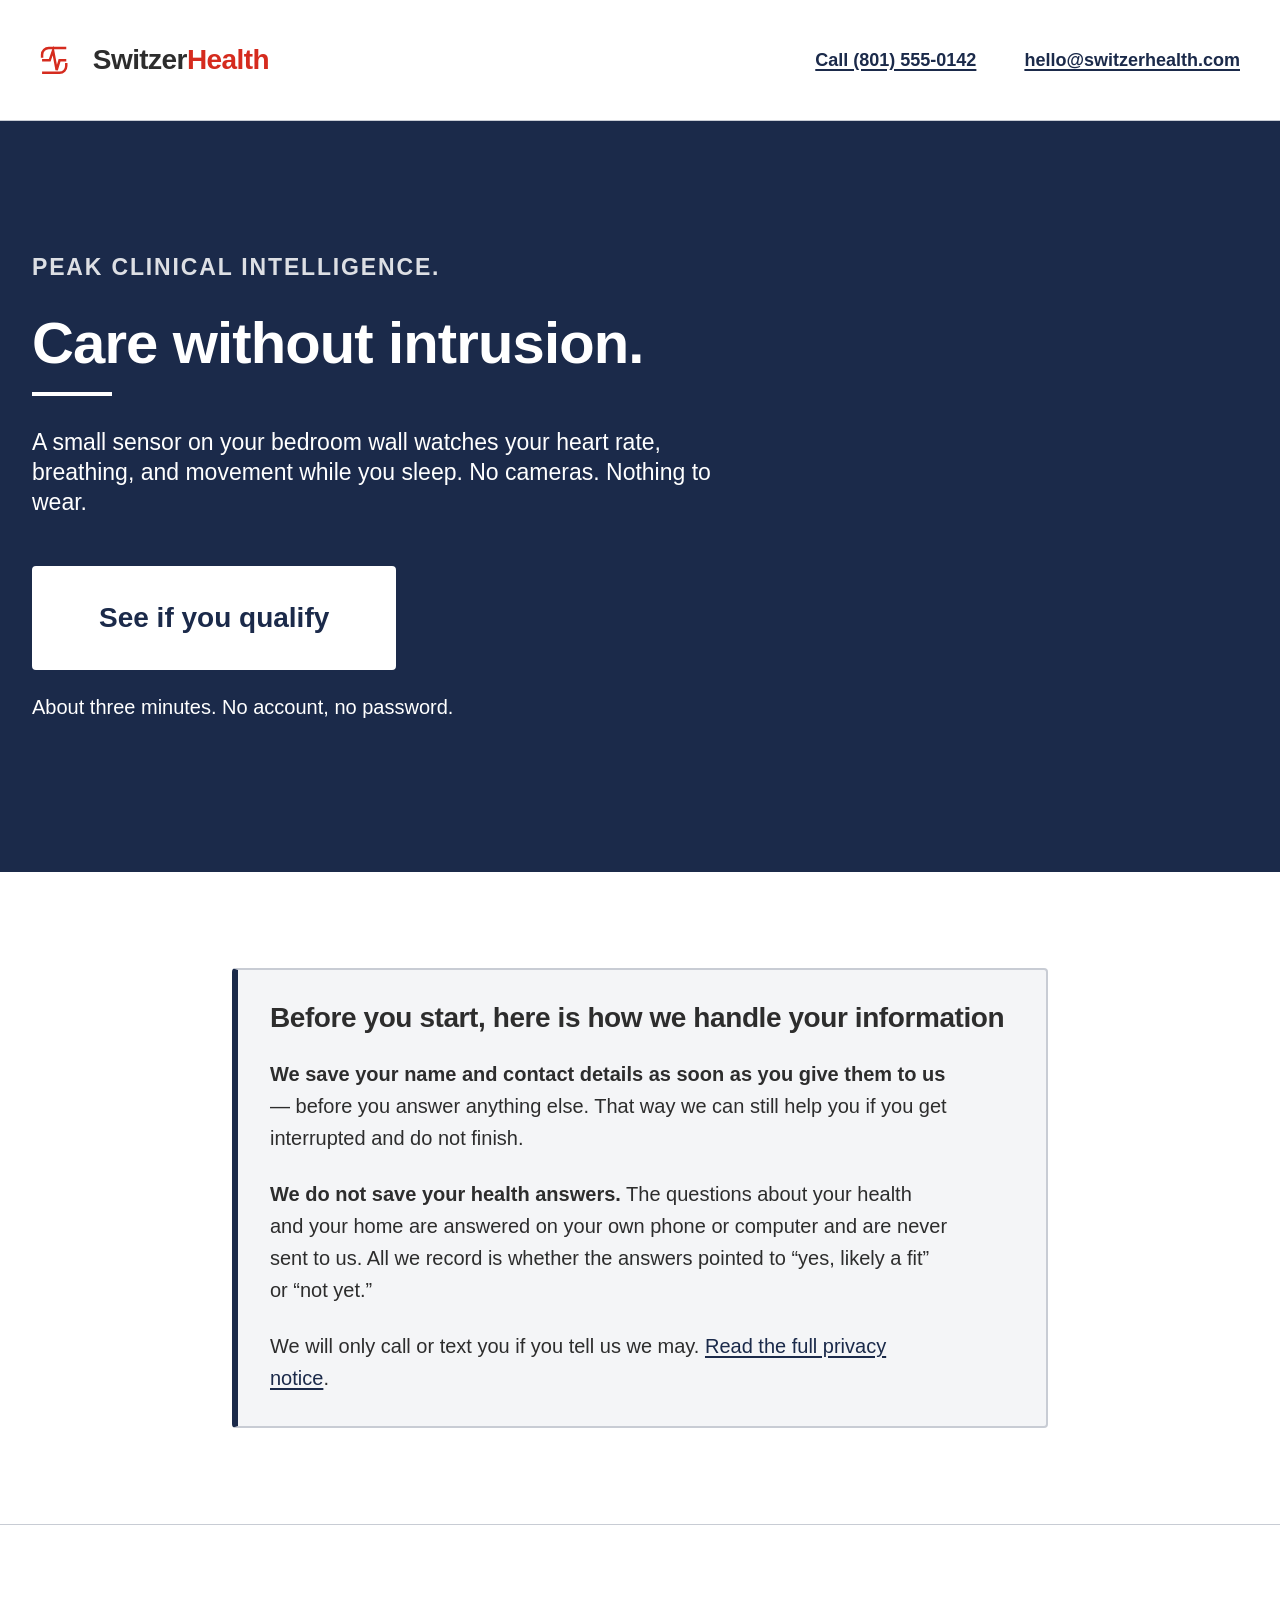
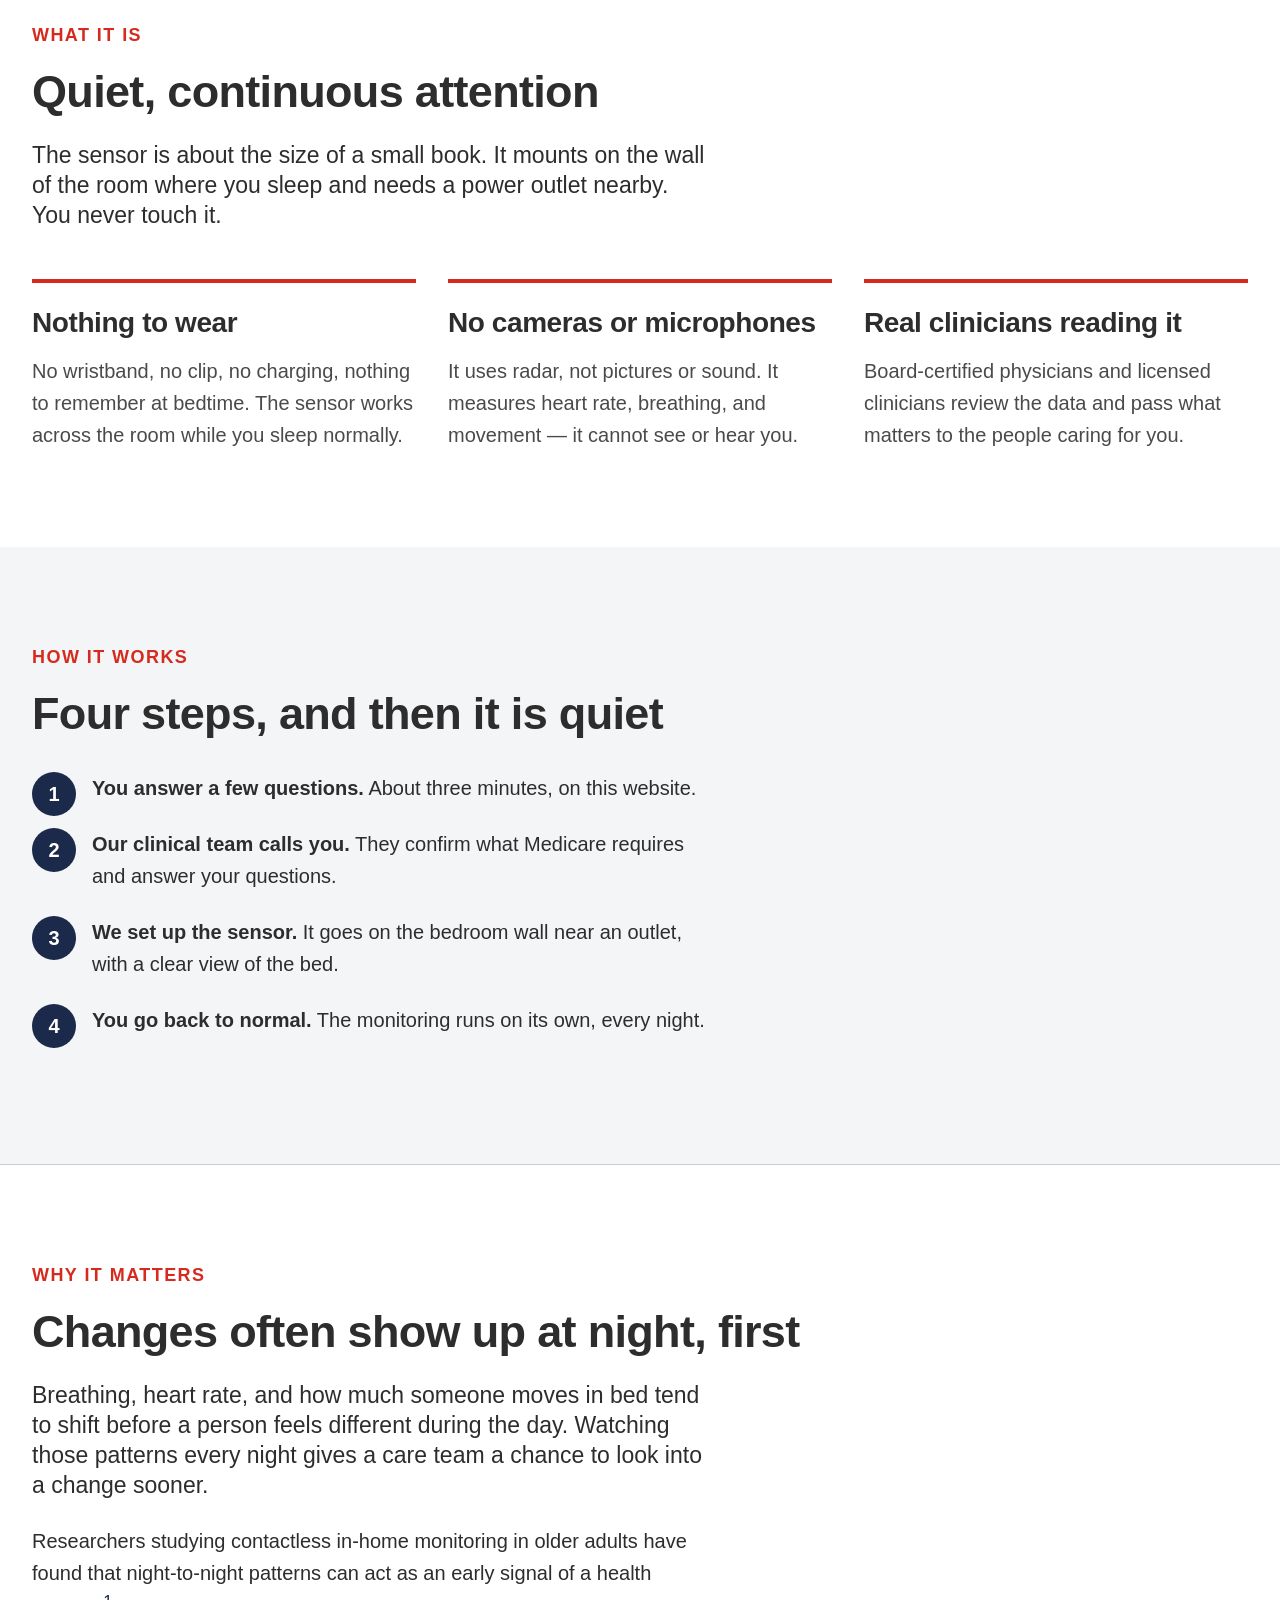
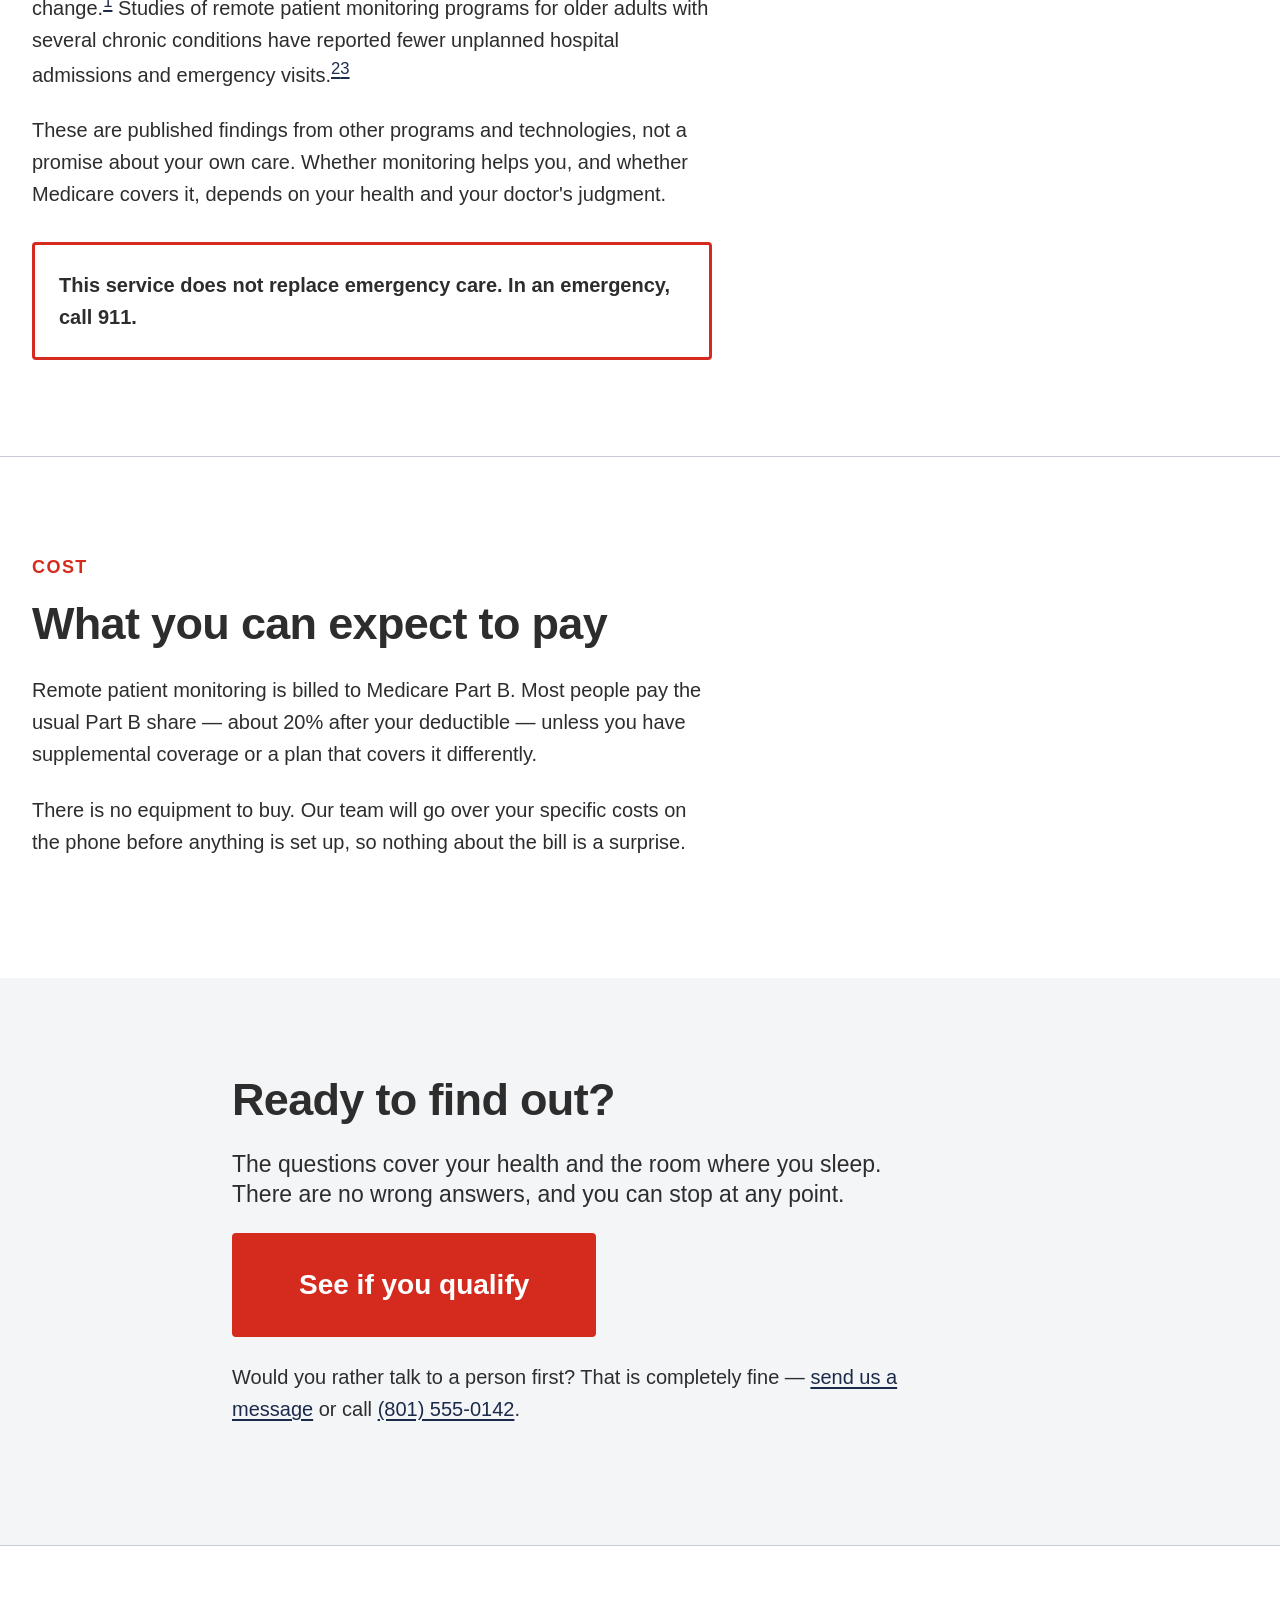
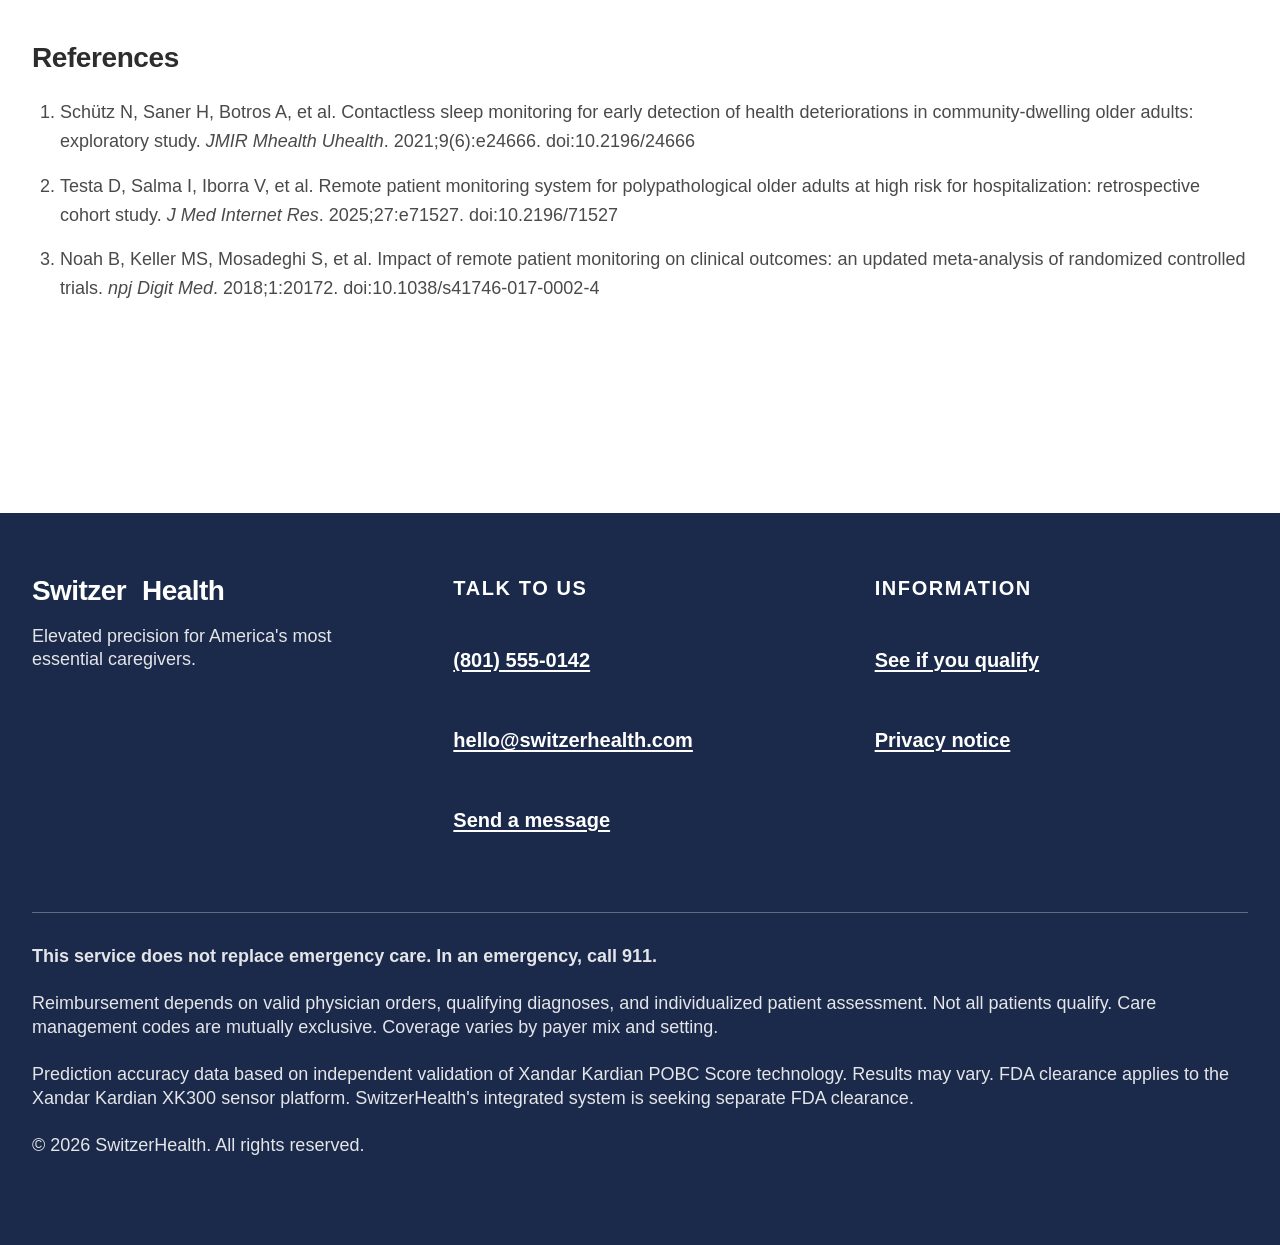
==== index.html @ b6259754 "Add SwitzerHealth RPM signup and eligibility flow Static signup site for consumer remote patient mon" ====
<!doctype html>
<html lang="en">
<head>
<meta charset="utf-8">
<meta name="viewport" content="width=device-width, initial-scale=1">
<title>Nighttime health monitoring at home | SwitzerHealth</title>
<meta name="description" content="Continuous, contactless vital sign monitoring at home. No cameras, no wearables, nothing to wear or remember. See if you qualify in about three minutes.">
<link rel="stylesheet" href="/assets/tokens.css">
<link rel="stylesheet" href="/assets/app.css">
<link rel="icon" href="/assets/logo-mark.svg" type="image/svg+xml">
</head>
<body>
<a class="skip-link" href="#main">Skip to main content</a>

<header class="site-header">
  <div class="container site-header__inner">
    <a class="wordmark" href="/">
      <svg class="wordmark__mark" style="color: var(--swh-red)" viewBox="0 0 400 400" aria-hidden="true" focusable="false">
        <g fill="none" stroke="currentColor" stroke-width="22">
          <path d="M 306 89 L 150 89 A 60 60 0 0 0 90 149 L 90 176"/>
          <path d="M 90 199 L 158 199 L 188 112 L 220 286 L 246 199 L 306 199"/>
          <path d="M 90 311 L 246 311 A 60 60 0 0 0 306 251 L 306 224"/>
        </g>
      </svg>
      <span><span class="wordmark__switzer">Switzer</span><span class="wordmark__health">Health</span></span>
    </a>
    <!-- TODO: confirm the real phone number and inbox before launch. -->
    <div class="site-header__contact">
      <a href="tel:+18015550142">Call (801) 555-0142</a>
      <a href="mailto:hello@switzerhealth.com">hello@switzerhealth.com</a>
    </div>
  </div>
</header>

<main id="main">

  <section class="hero on-dark">
    <div class="container">
      <p class="hero__essence">Peak clinical intelligence.</p>
      <h1>Care without intrusion.</h1>
      <hr class="hero__rule">
      <p class="hero__sub">
        A small sensor on your bedroom wall watches your heart rate, breathing, and
        movement while you sleep. No cameras. Nothing to wear.
      </p>
      <p style="margin-top: var(--sp-5)">
        <a class="btn btn--primary btn--lg" href="/flow.html" data-keep-query>See if you qualify</a>
      </p>
      <p class="hero__sub" style="font-size: var(--fs-base)">
        About three minutes. No account, no password.
      </p>
    </div>
  </section>

  <!-- The data notice appears before any field exists on the site, as promised
       to the reader on this page and honored by flow.js. -->
  <section class="section section--plain">
    <div class="container container--narrow">
      <div class="panel panel--notice">
        <h2 style="font-size: var(--fs-lg)">Before you start, here is how we handle your information</h2>
        <p>
          <strong>We save your name and contact details as soon as you give them to us</strong>
          &mdash; before you answer anything else. That way we can still help you if you
          get interrupted and do not finish.
        </p>
        <p>
          <strong>We do not save your health answers.</strong> The questions about your
          health and your home are answered on your own phone or computer and are never
          sent to us. All we record is whether the answers pointed to
          &ldquo;yes, likely a fit&rdquo; or &ldquo;not yet.&rdquo;
        </p>
        <p style="margin-bottom: 0">
          We will only call or text you if you tell us we may.
          <a href="/privacy.html">Read the full privacy notice</a>.
        </p>
      </div>
    </div>
  </section>

  <section class="section">
    <div class="container">
      <p class="section__eyebrow">What it is</p>
      <h2>Quiet, continuous attention</h2>
      <p class="lede measure">
        The sensor is about the size of a small book. It mounts on the wall of the room
        where you sleep and needs a power outlet nearby. You never touch it.
      </p>

      <div class="grid" style="margin-top: var(--sp-5)">
        <div class="benefit">
          <h3>Nothing to wear</h3>
          <p>
            No wristband, no clip, no charging, nothing to remember at bedtime.
            The sensor works across the room while you sleep normally.
          </p>
        </div>
        <div class="benefit">
          <h3>No cameras or microphones</h3>
          <p>
            It uses radar, not pictures or sound. It measures heart rate,
            breathing, and movement &mdash; it cannot see or hear you.
          </p>
        </div>
        <div class="benefit">
          <h3>Real clinicians reading it</h3>
          <p>
            Board-certified physicians and licensed clinicians review the data
            and pass what matters to the people caring for you.
          </p>
        </div>
      </div>
    </div>
  </section>

  <section class="section section--banded">
    <div class="container">
      <p class="section__eyebrow">How it works</p>
      <h2>Four steps, and then it is quiet</h2>
      <ol class="next-steps" style="margin-top: var(--sp-4)">
        <li><strong>You answer a few questions.</strong> About three minutes, on this website.</li>
        <li><strong>Our clinical team calls you.</strong> They confirm what Medicare requires and answer your questions.</li>
        <li><strong>We set up the sensor.</strong> It goes on the bedroom wall near an outlet, with a clear view of the bed.</li>
        <li><strong>You go back to normal.</strong> The monitoring runs on its own, every night.</li>
      </ol>
    </div>
  </section>

  <section class="section">
    <div class="container">
      <p class="section__eyebrow">Why it matters</p>
      <h2>Changes often show up at night, first</h2>
      <p class="lede measure">
        Breathing, heart rate, and how much someone moves in bed tend to shift before
        a person feels different during the day. Watching those patterns every night gives
        a care team a chance to look into a change sooner.
      </p>
      <p class="measure">
        Researchers studying contactless in-home monitoring in older adults have found that
        night-to-night patterns can act as an early signal of a health change.<sup><a href="#ref-1">1</a></sup>
        Studies of remote patient monitoring programs for older adults with several
        chronic conditions have reported fewer unplanned hospital admissions and
        emergency visits.<sup><a href="#ref-2">2</a></sup><sup><a href="#ref-3">3</a></sup>
      </p>
      <p class="measure">
        These are published findings from other programs and technologies, not a promise
        about your own care. Whether monitoring helps you, and whether Medicare covers it,
        depends on your health and your doctor's judgment.
      </p>

      <div class="emergency" style="margin-top: var(--sp-4)">
        This service does not replace emergency care. In an emergency, call 911.
      </div>
    </div>
  </section>

  <section class="section">
    <div class="container">
      <p class="section__eyebrow">Cost</p>
      <h2>What you can expect to pay</h2>
      <p class="measure">
        Remote patient monitoring is billed to Medicare Part B. Most people pay
        the usual Part B share &mdash; about 20% after your deductible &mdash; unless you have
        supplemental coverage or a plan that covers it differently.
      </p>
      <p class="measure">
        There is no equipment to buy. Our team will go over your specific costs on the
        phone before anything is set up, so nothing about the bill is a surprise.
      </p>
    </div>
  </section>

  <section class="section section--banded">
    <div class="container container--narrow">
      <h2>Ready to find out?</h2>
      <p class="lede">
        The questions cover your health and the room where you sleep.
        There are no wrong answers, and you can stop at any point.
      </p>
      <p>
        <a class="btn btn--primary btn--lg" href="/flow.html" data-keep-query>See if you qualify</a>
      </p>
      <p>
        Would you rather talk to a person first? That is completely fine &mdash;
        <a href="/contact.html">send us a message</a> or call
        <a href="tel:+18015550142">(801) 555-0142</a>.
      </p>
    </div>
  </section>

  <section class="section">
    <div class="container">
      <h2 style="font-size: var(--fs-lg)">References</h2>
      <!--
        VERIFY BEFORE LAUNCH: these citations and figures were gathered from
        bibliographic databases; confirm each number against the source PDF.
        The brand book's voice guidance is explicit: "Claims backed by data,
        never oversold."
      -->
      <div class="citations">
        <ol>
          <li id="ref-1">
            Sch&uuml;tz N, Saner H, Botros A, et al. Contactless sleep monitoring for early
            detection of health deteriorations in community-dwelling older adults:
            exploratory study. <em>JMIR Mhealth Uhealth</em>. 2021;9(6):e24666.
            doi:10.2196/24666
          </li>
          <li id="ref-2">
            Testa D, Salma I, Iborra V, et al. Remote patient monitoring system for
            polypathological older adults at high risk for hospitalization: retrospective
            cohort study. <em>J Med Internet Res</em>. 2025;27:e71527. doi:10.2196/71527
          </li>
          <li id="ref-3">
            Noah B, Keller MS, Mosadeghi S, et al. Impact of remote patient monitoring on
            clinical outcomes: an updated meta-analysis of randomized controlled trials.
            <em>npj Digit Med</em>. 2018;1:20172. doi:10.1038/s41746-017-0002-4
          </li>
        </ol>
      </div>
    </div>
  </section>

</main>

<footer class="site-footer">
  <div class="container">
    <div class="site-footer__grid">
      <div>
        <span class="wordmark on-dark" style="color: var(--swh-white)">
          <span class="wordmark__switzer">Switzer</span><span class="wordmark__health">Health</span>
        </span>
        <p class="disclaimer" style="margin-top: var(--sp-2)">
          Elevated precision for America's most essential caregivers.
        </p>
      </div>
      <div>
        <h3>Talk to us</h3>
        <ul>
          <li><a href="tel:+18015550142">(801) 555-0142</a></li>
          <li><a href="mailto:hello@switzerhealth.com">hello@switzerhealth.com</a></li>
          <li><a href="/contact.html">Send a message</a></li>
        </ul>
      </div>
      <div>
        <h3>Information</h3>
        <ul>
          <li><a href="/flow.html" data-keep-query>See if you qualify</a></li>
          <li><a href="/privacy.html">Privacy notice</a></li>
        </ul>
      </div>
    </div>

    <div class="site-footer__legal">
      <p class="disclaimer">
        <strong>This service does not replace emergency care. In an emergency, call 911.</strong>
      </p>
      <p class="disclaimer">
        Reimbursement depends on valid physician orders, qualifying diagnoses, and
        individualized patient assessment. Not all patients qualify. Care management codes
        are mutually exclusive. Coverage varies by payer mix and setting.
      </p>
      <p class="disclaimer">
        Prediction accuracy data based on independent validation of Xandar Kardian POBC
        Score technology. Results may vary. FDA clearance applies to the Xandar Kardian
        XK300 sensor platform. SwitzerHealth's integrated system is seeking separate FDA
        clearance.
      </p>
      <p class="disclaimer">&copy; 2026 SwitzerHealth. All rights reserved.</p>
    </div>
  </div>
</footer>

<script src="/assets/site.js"></script>
</body>
</html>
---- assets/tokens.css ----
/* ============================================================================
   SwitzerHealth — Brand Tokens
   Source: SwitzerHealth Brand Positioning System, Phase One (Marketing Dept.)

   THIS IS THE ONE FILE TO EDIT FOR STYLING. Every color, size, and spacing
   value in the site resolves back to a variable declared here.
   ========================================================================= */

:root {
  /* --- Brand palette (§1 Brand Visual Identity) --------------------------- */
  --swh-red: #d52b1e;        /* Swiss flag red, Pantone 485C. "Health", CTAs, accents */
  --swh-charcoal: #2d2d2d;   /* Body text, headings, "Switzer" in the wordmark */
  --swh-navy: #1b2a4a;       /* Hero backgrounds, section accents, dark UI surfaces */
  --swh-white: #ffffff;      /* Backgrounds, reversed text on dark surfaces */

  /* Derived neutrals. Kept dark enough to hold AAA contrast on white —
     do not lighten these without re-checking with a contrast tool. */
  --swh-ink: var(--swh-charcoal);
  --swh-ink-soft: #4a4a4a;   /* 8.9:1 on white — still AAA for body copy */
  --swh-rule: #c8ccd4;       /* Hairlines and card borders (non-text, 3:1 UI) */
  --swh-rule-strong: #8a9099;
  --swh-surface: #f4f5f7;    /* Section banding, selected-card wash */
  --swh-surface-warm: #fdf3f2; /* Faint red wash for the selected state */
  --swh-red-dark: #a81f16;   /* Hover/active on red. 7.0:1 white-on-this */
  --swh-navy-soft: #24365c;

  /* Semantic status colors. Chosen to hold >= 4.5:1 on white and to stay
     distinguishable without relying on hue alone (icons + text carry meaning). */
  --swh-go: #1c6b3f;
  --swh-go-wash: #eef6f1;
  --swh-review: #8a5a00;
  --swh-review-wash: #fdf5e6;

  /* --- Typography (§1: Helvetica preferred, Arial fallback) ---------------
     No webfont. Nothing to download, nothing to block first paint, and the
     brand's specified face is already present on virtually every device. */
  --font-sans: Helvetica, "Helvetica Neue", Arial, "Liberation Sans", sans-serif;

  /* Type scale. Base is 1rem = 20px (html is set to 125% below, which scales
     from the reader's own browser setting rather than overriding it). */
  --fs-sm: 0.9rem;    /* 18px — the floor. Nothing on this site goes smaller. */
  --fs-base: 1rem;    /* 20px */
  --fs-md: 1.15rem;   /* 23px */
  --fs-lg: 1.4rem;    /* 28px */
  --fs-xl: 1.75rem;   /* 35px */
  --fs-2xl: 2.25rem;  /* 45px */
  --fs-3xl: 2.9rem;   /* 58px */

  --lh-tight: 1.15;
  --lh-snug: 1.3;
  --lh-body: 1.6;     /* Generous leading — meaningfully easier for aging eyes */

  --fw-normal: 400;
  --fw-bold: 700;

  /* --- Spacing. 8px grid, per the Swiss grid discipline. ------------------ */
  --sp-1: 0.4rem;
  --sp-2: 0.8rem;
  --sp-3: 1.2rem;
  --sp-4: 1.6rem;
  --sp-5: 2.4rem;
  --sp-6: 3.2rem;
  --sp-7: 4.8rem;
  --sp-8: 6.4rem;

  /* --- Layout ------------------------------------------------------------ */
  --measure: 34rem;          /* ~65 characters. Line-length limit for body copy. */
  --container: 64rem;
  --container-narrow: 44rem;

  /* --- Controls ----------------------------------------------------------
     60px minimum tap target. This is the single most important number in the
     file for the intended audience and must not be reduced. */
  --tap-min: 3.6rem;
  --radius: 4px;             /* Swiss style is squared-off; keep this restrained. */
  --focus-width: 4px;

  --shadow-card: 0 1px 2px rgba(27, 42, 74, 0.08);
  --shadow-lift: 0 4px 12px rgba(27, 42, 74, 0.14);

  --transition: 120ms ease-out;
}

/* 125% of the reader's own base size. A reader who has already set their
   browser to large text gets large text scaled up again, which is the point. */
html {
  font-size: 125%;
}

/* Phones get a larger base still — the brief's "larger text on phone". */
@media (max-width: 40rem) {
  html {
    font-size: 137.5%; /* 22px at default browser settings */
  }

  :root {
    --fs-3xl: 2.1rem;
    --fs-2xl: 1.8rem;
    --fs-xl: 1.5rem;
  }
}

@media (prefers-reduced-motion: reduce) {
  :root {
    --transition: 0ms;
  }
}
---- assets/app.css ----
/* ============================================================================
   SwitzerHealth — Application styles

   Design philosophy: Swiss International Typographic Style (§1 of the brand
   book) — strict grid, generous whitespace, left-aligned text, a small number
   of type sizes, red used sparingly as an accent.

   Reconciled with the audience: the readers are largely 70+ and often on a
   phone. Swiss clarity and whitespace serve them well; Swiss taste for small,
   tight type does not, so the base size is deliberately large and the leading
   generous. Where the two disagree, legibility wins.

   CONTRAST RULES (computed, non-negotiable):
     charcoal on white ....... 13.8:1  AAA  <- default body text
     navy on white ........... 14.2:1  AAA
     white on navy ........... 14.2:1  AAA  <- hero
     white on Swiss Red ....... 5.0:1  AA / AAA-large only
     red on white ............. 5.0:1  large text and accents ONLY, never body
     red on navy .............. 2.8:1  FAILS — never do this
   ========================================================================= */

*,
*::before,
*::after {
  box-sizing: border-box;
}

/* The UA rule for [hidden] is `display: none` at the lowest specificity, so any
   class that sets `display` silently defeats it — which is how the result screen
   ended up still showing the Back/Next bar. Make the attribute authoritative. */
[hidden] {
  display: none !important;
}

body {
  margin: 0;
  background: var(--swh-white);
  color: var(--swh-ink);
  font-family: var(--font-sans);
  font-size: var(--fs-base);
  line-height: var(--lh-body);
  -webkit-text-size-adjust: 100%;
  text-rendering: optimizeLegibility;
  /* Long unbroken strings — email addresses above all — must wrap rather than
     push the page sideways on a narrow phone. */
  overflow-wrap: break-word;
}

img,
svg {
  max-width: 100%;
  height: auto;
}

/* --- Focus -----------------------------------------------------------------
   A single, loud, consistent focus treatment. Never remove it. */
:focus-visible {
  outline: var(--focus-width) solid var(--swh-red);
  outline-offset: 3px;
  border-radius: 2px;
}

/* --- Utilities ------------------------------------------------------------ */
.sr-only {
  position: absolute;
  width: 1px;
  height: 1px;
  padding: 0;
  margin: -1px;
  overflow: hidden;
  clip: rect(0 0 0 0);
  white-space: nowrap;
  border: 0;
}

.skip-link {
  position: absolute;
  left: var(--sp-2);
  top: -100vh;
  z-index: 100;
  padding: var(--sp-3) var(--sp-4);
  background: var(--swh-navy);
  color: var(--swh-white);
  font-weight: var(--fw-bold);
  text-decoration: none;
}

.skip-link:focus {
  top: var(--sp-2);
}

.container {
  width: 100%;
  max-width: var(--container);
  margin-inline: auto;
  padding-inline: var(--sp-4);
}

.container--narrow {
  max-width: var(--container-narrow);
}

.measure {
  max-width: var(--measure);
}

/* --- Typography ----------------------------------------------------------- */
h1,
h2,
h3 {
  margin: 0 0 var(--sp-3);
  font-weight: var(--fw-bold);
  line-height: var(--lh-tight);
  letter-spacing: -0.015em; /* Helvetica tightens well at display sizes */
  text-wrap: balance;
}

h1 {
  font-size: var(--fs-3xl);
}
h2 {
  font-size: var(--fs-2xl);
}
h3 {
  font-size: var(--fs-lg);
}

p,
li {
  margin: 0 0 var(--sp-3);
  max-width: var(--measure);
}

.lede {
  font-size: var(--fs-md);
  line-height: var(--lh-snug);
  color: var(--swh-ink);
}

a {
  color: var(--swh-navy);
  text-decoration-thickness: 2px;
  text-underline-offset: 3px;
}

a:hover {
  color: var(--swh-red-dark);
}

/* --- Wordmark --------------------------------------------------------------
   Live text, not an image. The wordmark IS Helvetica Bold with "Switzer" in
   charcoal and "Health" in Swiss Red, exactly as §1 specifies — so setting it
   as text is both more faithful and weightless. */
.wordmark {
  display: inline-flex;
  align-items: center;
  gap: var(--sp-2);
  font-weight: var(--fw-bold);
  font-size: var(--fs-lg);
  letter-spacing: -0.02em;
  line-height: 1;
  text-decoration: none;
  white-space: nowrap;
}

.wordmark__mark {
  width: 1.6em;
  height: 1.6em;
  flex: none;
}

.wordmark__switzer {
  color: var(--swh-charcoal);
}
.wordmark__health {
  color: var(--swh-red);
}

/* Reversed on dark surfaces: red on navy fails contrast (2.8:1), so the
   whole wordmark goes white when it sits on navy. */
.on-dark .wordmark__switzer,
.on-dark .wordmark__health {
  color: var(--swh-white);
}

/* --- Site header ---------------------------------------------------------- */
.site-header {
  border-bottom: 1px solid var(--swh-rule);
  background: var(--swh-white);
}

.site-header__inner {
  display: flex;
  flex-wrap: wrap;
  align-items: center;
  justify-content: space-between;
  gap: var(--sp-2) var(--sp-4);
  padding-block: var(--sp-3);
}

.site-header__contact {
  display: flex;
  flex-wrap: wrap;
  align-items: center;
  gap: var(--sp-2) var(--sp-4);
  font-size: var(--fs-sm);
}

.site-header__contact a {
  display: inline-flex;
  align-items: center;
  min-height: var(--tap-min);
  padding-inline: var(--sp-1);
  font-weight: var(--fw-bold);
  color: var(--swh-navy);
}

/* On a phone, two full-height contact rows push the hero and its call to
   action off the first screen. Keep the phone number — the one thing someone
   at a conference actually taps — and leave the email to the footer and the
   contact page, where it is still one tap away. */
@media (max-width: 40rem) {
  .site-header__contact a[href^="mailto"] {
    display: none;
  }

  .site-header__inner {
    padding-block: var(--sp-2);
  }

  .wordmark {
    font-size: var(--fs-md);
  }
}

/* --- Hero ----------------------------------------------------------------- */
.hero {
  background: var(--swh-navy);
  color: var(--swh-white);
  padding-block: var(--sp-8);
}

.hero h1 {
  margin-bottom: var(--sp-2);
}

/* Tier 1 brand essence. Per the Material Mapping Guide, the website hero
   carries this and nothing more: clean, short, above the fold. */
.hero__essence {
  font-size: var(--fs-md);
  font-weight: var(--fw-bold);
  letter-spacing: 0.08em;
  text-transform: uppercase;
  color: var(--swh-white);
  margin-bottom: var(--sp-3);
  opacity: 0.85;
}

.hero__sub {
  font-size: var(--fs-md);
  line-height: var(--lh-snug);
  color: var(--swh-white);
  max-width: var(--measure);
}

/* The one place red must never appear as text. A white rule stands in for
   the usual red accent rule. */
.hero__rule {
  width: 4rem;
  height: 4px;
  background: var(--swh-white);
  border: 0;
  margin: 0 0 var(--sp-4);
}

/* Must sit *after* the base .hero rules: media queries carry no extra
   specificity, so an earlier block would simply lose on source order.
   Buys back enough height to keep the call to action on the first screen. */
@media (max-width: 40rem) {
  .hero {
    padding-block: var(--sp-6);
  }

  .hero__essence {
    font-size: var(--fs-sm);
  }
}

/* --- Sections ------------------------------------------------------------- */
.section {
  padding-block: var(--sp-7);
  border-top: 1px solid var(--swh-rule);
}

.section--plain {
  border-top: 0;
}

.section--banded {
  background: var(--swh-surface);
  border-top: 0;
}

.section__eyebrow {
  font-size: var(--fs-sm);
  font-weight: var(--fw-bold);
  letter-spacing: 0.08em;
  text-transform: uppercase;
  color: var(--swh-red);        /* Large-ish, bold, non-body — 5.0:1 is fine here */
  margin-bottom: var(--sp-2);
}

/* --- Buttons ---------------------------------------------------------------
   Primary is white-on-red. That pairing is 5.0:1, which clears AAA only at
   large sizes, so the label size below is a contrast requirement, not a
   stylistic choice. Do not shrink it. */
.btn {
  display: inline-flex;
  align-items: center;
  justify-content: center;
  gap: var(--sp-2);
  min-height: var(--tap-min);
  padding: var(--sp-3) var(--sp-5);
  border: 3px solid transparent;
  border-radius: var(--radius);
  font-family: inherit;
  font-size: var(--fs-md);
  font-weight: var(--fw-bold);
  line-height: 1.2;
  text-align: center;
  text-decoration: none;
  cursor: pointer;
  transition: background-color var(--transition), border-color var(--transition);
}

.btn--primary {
  background: var(--swh-red);
  border-color: var(--swh-red);
  color: var(--swh-white);
}

.btn--primary:hover {
  background: var(--swh-red-dark);
  border-color: var(--swh-red-dark);
  color: var(--swh-white);
}

.btn--secondary {
  background: var(--swh-white);
  border-color: var(--swh-navy);
  color: var(--swh-navy);
}

.btn--secondary:hover {
  background: var(--swh-navy);
  color: var(--swh-white);
}

/* On navy, red would drop to 2.8:1. White-bordered ghost button instead. */
.on-dark .btn--primary {
  background: var(--swh-white);
  border-color: var(--swh-white);
  color: var(--swh-navy);
}

.on-dark .btn--primary:hover {
  background: var(--swh-surface);
  color: var(--swh-navy);
}

.on-dark :focus-visible {
  outline-color: var(--swh-white);
}

.btn--block {
  width: 100%;
}

.btn--lg {
  font-size: var(--fs-lg);
  padding: var(--sp-4) var(--sp-6);
}

/* --- Cards / panels ------------------------------------------------------- */
.panel {
  border: 2px solid var(--swh-rule);
  border-radius: var(--radius);
  padding: var(--sp-4);
  background: var(--swh-white);
}

.panel--notice {
  border-left: 6px solid var(--swh-navy);
  background: var(--swh-surface);
}

.panel--go {
  border-color: var(--swh-go);
  border-left-width: 6px;
  background: var(--swh-go-wash);
}

.panel--review {
  border-color: var(--swh-review);
  border-left-width: 6px;
  background: var(--swh-review-wash);
}

.panel > :last-child {
  margin-bottom: 0;
}

/* --- Benefit grid --------------------------------------------------------- */
/* min() keeps the track from demanding 16rem on a viewport narrower than that.
   A bare minmax(16rem, 1fr) overflows a 320px phone once the base font is 22px. */
.grid {
  display: grid;
  gap: var(--sp-4);
  grid-template-columns: repeat(auto-fit, minmax(min(16rem, 100%), 1fr));
}

.benefit {
  border-top: 4px solid var(--swh-red);
  padding-top: var(--sp-3);
}

.benefit h3 {
  margin-bottom: var(--sp-2);
}

.benefit p {
  margin-bottom: 0;
  color: var(--swh-ink-soft);
}

/* --- Forms ---------------------------------------------------------------- */
fieldset {
  margin: 0 0 var(--sp-5);
  padding: 0;
  border: 0;
  min-width: 0;
}

legend {
  display: block;
  width: 100%;
  padding: 0;
  margin-bottom: var(--sp-2);
  font-size: var(--fs-xl);
  font-weight: var(--fw-bold);
  line-height: var(--lh-tight);
  letter-spacing: -0.015em;
  color: var(--swh-ink);
  text-wrap: balance;
}

.field {
  margin-bottom: var(--sp-4);
  max-width: var(--measure);
}

.field__label {
  display: block;
  margin-bottom: var(--sp-1);
  font-size: var(--fs-base);
  font-weight: var(--fw-bold);
}

.field__hint {
  display: block;
  margin-bottom: var(--sp-2);
  font-size: var(--fs-sm);
  color: var(--swh-ink-soft);
}

.field input[type="text"],
.field input[type="email"],
.field input[type="tel"],
.field select,
.field textarea {
  width: 100%;
  min-height: var(--tap-min);
  padding: var(--sp-2) var(--sp-3);
  border: 2px solid var(--swh-rule-strong);
  border-radius: var(--radius);
  background: var(--swh-white);
  color: var(--swh-ink);
  font-family: inherit;
  font-size: var(--fs-md); /* >=16px prevents iOS zoom-on-focus */
  line-height: 1.4;
}

.field textarea {
  min-height: 8rem;
  resize: vertical;
}

.field input:focus,
.field select:focus,
.field textarea:focus {
  border-color: var(--swh-navy);
}

/* --- Choice cards ----------------------------------------------------------
   Answers are full-width tappable cards, not small radio circles. The entire
   card is the hit area. The native input stays in the DOM and stays focusable
   (clipped, never display:none) so screen readers and keyboards behave
   exactly as they would with a plain radio group. */
.choices {
  display: grid;
  gap: var(--sp-2);
  max-width: var(--measure);
}

.choice {
  position: relative;
  display: flex;
  align-items: center;
  gap: var(--sp-3);
  min-height: var(--tap-min);
  padding: var(--sp-3);
  border: 2px solid var(--swh-rule-strong);
  border-radius: var(--radius);
  background: var(--swh-white);
  font-size: var(--fs-md);
  line-height: var(--lh-snug);
  cursor: pointer;
  transition: border-color var(--transition), background-color var(--transition);
}

.choice:hover {
  border-color: var(--swh-navy);
  background: var(--swh-surface);
}

.choice input {
  position: absolute;
  opacity: 0;
  width: 1px;
  height: 1px;
  margin: 0;
}

.choice__box {
  flex: none;
  width: 1.6rem;
  height: 1.6rem;
  border: 3px solid var(--swh-rule-strong);
  background: var(--swh-white);
}

.choice input[type="radio"] ~ .choice__box {
  border-radius: 50%;
}

.choice__label {
  font-weight: var(--fw-bold);
}

.choice__note {
  display: block;
  font-size: var(--fs-sm);
  font-weight: var(--fw-normal);
  color: var(--swh-ink-soft);
  margin-top: 2px;
}

/* Selected state carries a border weight change, a background wash, AND a
   filled control — three signals, so it never depends on color alone. */
.choice:has(input:checked) {
  border-color: var(--swh-red);
  background: var(--swh-surface-warm);
}

.choice:has(input:checked) .choice__box {
  border-color: var(--swh-red);
  background: var(--swh-red);
  box-shadow: inset 0 0 0 4px var(--swh-white);
}

.choice:has(input:focus-visible) {
  outline: var(--focus-width) solid var(--swh-red);
  outline-offset: 3px;
}

/* Checkbox consent rows sit outside the card pattern but keep the tap size. */
.consent {
  display: flex;
  align-items: flex-start;
  gap: var(--sp-3);
  padding: var(--sp-3);
  margin-bottom: var(--sp-3);
  border: 2px solid var(--swh-rule-strong);
  border-radius: var(--radius);
  max-width: var(--measure);
  cursor: pointer;
}

.consent:has(input:checked) {
  border-color: var(--swh-red);
  background: var(--swh-surface-warm);
}

.consent:has(input:focus-visible) {
  outline: var(--focus-width) solid var(--swh-red);
  outline-offset: 3px;
}

.consent input {
  flex: none;
  width: 1.8rem;
  height: 1.8rem;
  margin: 0.15rem 0 0;
  accent-color: var(--swh-red);
}

.consent span {
  font-size: var(--fs-base);
  line-height: var(--lh-snug);
}

.consent__required {
  font-weight: var(--fw-bold);
}

/* --- Errors ----------------------------------------------------------------
   Never color-only: the error carries a bold "!" glyph, a heavy left rule,
   and plain-language text. */
.error {
  display: flex;
  gap: var(--sp-2);
  align-items: flex-start;
  margin-bottom: var(--sp-3);
  padding: var(--sp-3);
  border: 2px solid var(--swh-red);
  border-left-width: 6px;
  border-radius: var(--radius);
  background: var(--swh-surface-warm);
  color: var(--swh-ink);
  font-size: var(--fs-base);
  max-width: var(--measure);
}

.error::before {
  content: "!";
  flex: none;
  display: flex;
  align-items: center;
  justify-content: center;
  width: 1.6rem;
  height: 1.6rem;
  border-radius: 50%;
  background: var(--swh-red);
  color: var(--swh-white);
  font-weight: var(--fw-bold);
  line-height: 1;
}

.field--invalid input,
.field--invalid select {
  border-color: var(--swh-red);
  border-width: 3px;
}

/* --- Flow chrome ---------------------------------------------------------- */
.flow {
  padding-block: var(--sp-5) var(--sp-8);
}

/* Progress is stated in words. A bar alone is not readable to everyone. */
.progress {
  margin-bottom: var(--sp-4);
  padding-bottom: var(--sp-3);
  border-bottom: 1px solid var(--swh-rule);
}

.progress__text {
  font-size: var(--fs-sm);
  font-weight: var(--fw-bold);
  letter-spacing: 0.04em;
  text-transform: uppercase;
  color: var(--swh-ink-soft);
  margin-bottom: var(--sp-2);
}

.progress__track {
  height: 8px;
  background: var(--swh-rule);
  border-radius: 4px;
  overflow: hidden;
}

.progress__fill {
  height: 100%;
  background: var(--swh-red);
  transition: width var(--transition);
}

.step__help {
  font-size: var(--fs-base);
  color: var(--swh-ink-soft);
  margin-bottom: var(--sp-4);
  max-width: var(--measure);
}

/* Back sits left, Next sits right, both always visible, both full tap size.
   On phones they stack with Next on top — the primary action stays under the
   thumb and above the fold. */
.flow__nav {
  display: flex;
  /* wrap-reverse keeps Next on the upper line once they stack, so the primary
     action stays nearest the thumb. Wrapping is load-bearing, not decorative:
     media queries resolve `rem` against the *initial* root size, so they do not
     fire when a reader zooms text to 200%. Wrapping handles that case. */
  flex-wrap: wrap-reverse;
  gap: var(--sp-3);
  align-items: center;
  margin-top: var(--sp-5);
  padding-top: var(--sp-4);
  border-top: 1px solid var(--swh-rule);
  max-width: var(--measure);
}

.flow__nav .btn {
  flex: 1 1 10rem;
  min-width: 0;
  max-width: 100%;
}

@media (max-width: 30rem) {
  .flow__nav {
    flex-direction: column-reverse;
    flex-wrap: nowrap;
  }

  /* Reset the flex shorthand: the main axis is now vertical, so the 10rem
     basis inherited from the row layout would become a 10rem button *height*. */
  .flow__nav .btn {
    flex: 0 0 auto;
    width: 100%;
  }
}

/* --- Result --------------------------------------------------------------- */
.result__headline {
  font-size: var(--fs-2xl);
  margin-bottom: var(--sp-3);
}

.next-steps {
  counter-reset: step;
  list-style: none;
  padding: 0;
  margin: 0 0 var(--sp-4);
  max-width: var(--measure);
}

.next-steps li {
  counter-increment: step;
  position: relative;
  padding-left: 3rem;
  margin-bottom: var(--sp-3);
}

.next-steps li::before {
  content: counter(step);
  position: absolute;
  left: 0;
  top: 0;
  display: flex;
  align-items: center;
  justify-content: center;
  width: 2.2rem;
  height: 2.2rem;
  border-radius: 50%;
  background: var(--swh-navy);
  color: var(--swh-white);
  font-weight: var(--fw-bold);
  font-size: var(--fs-base);
  line-height: 1;
}

/* --- Citations and disclaimers -------------------------------------------- */
.citations {
  font-size: var(--fs-sm);
  color: var(--swh-ink-soft);
}

.citations ol {
  padding-left: 1.4rem;
}

.citations li {
  margin-bottom: var(--sp-2);
  max-width: none;
}

.disclaimer {
  font-size: var(--fs-sm);
  line-height: var(--lh-snug);
  color: var(--swh-ink-soft);
  max-width: none;
}

.emergency {
  border: 3px solid var(--swh-red);
  border-radius: var(--radius);
  padding: var(--sp-3);
  font-weight: var(--fw-bold);
  font-size: var(--fs-base);
  max-width: var(--measure);
}

/* --- Footer --------------------------------------------------------------- */
.site-footer {
  margin-top: var(--sp-7);
  padding-block: var(--sp-6);
  background: var(--swh-navy);
  color: var(--swh-white);
}

.site-footer a {
  color: var(--swh-white);
  font-weight: var(--fw-bold);
}

.site-footer .disclaimer {
  color: rgba(255, 255, 255, 0.88);
}

.site-footer__grid {
  display: grid;
  gap: var(--sp-5);
  grid-template-columns: repeat(auto-fit, minmax(min(15rem, 100%), 1fr));
  margin-bottom: var(--sp-5);
}

.site-footer h3 {
  font-size: var(--fs-base);
  text-transform: uppercase;
  letter-spacing: 0.08em;
}

.site-footer ul {
  list-style: none;
  padding: 0;
  margin: 0;
}

.site-footer li {
  margin-bottom: var(--sp-1);
}

.site-footer li a {
  display: inline-flex;
  align-items: center;
  min-height: var(--tap-min);
}

.site-footer__legal {
  padding-top: var(--sp-4);
  border-top: 1px solid rgba(255, 255, 255, 0.3);
}

.site-footer__legal p {
  max-width: none;
}

/* --- Print ---------------------------------------------------------------- */
@media print {
  .site-header__contact,
  .flow__nav,
  .skip-link {
    display: none;
  }

  body {
    font-size: 12pt;
  }
}
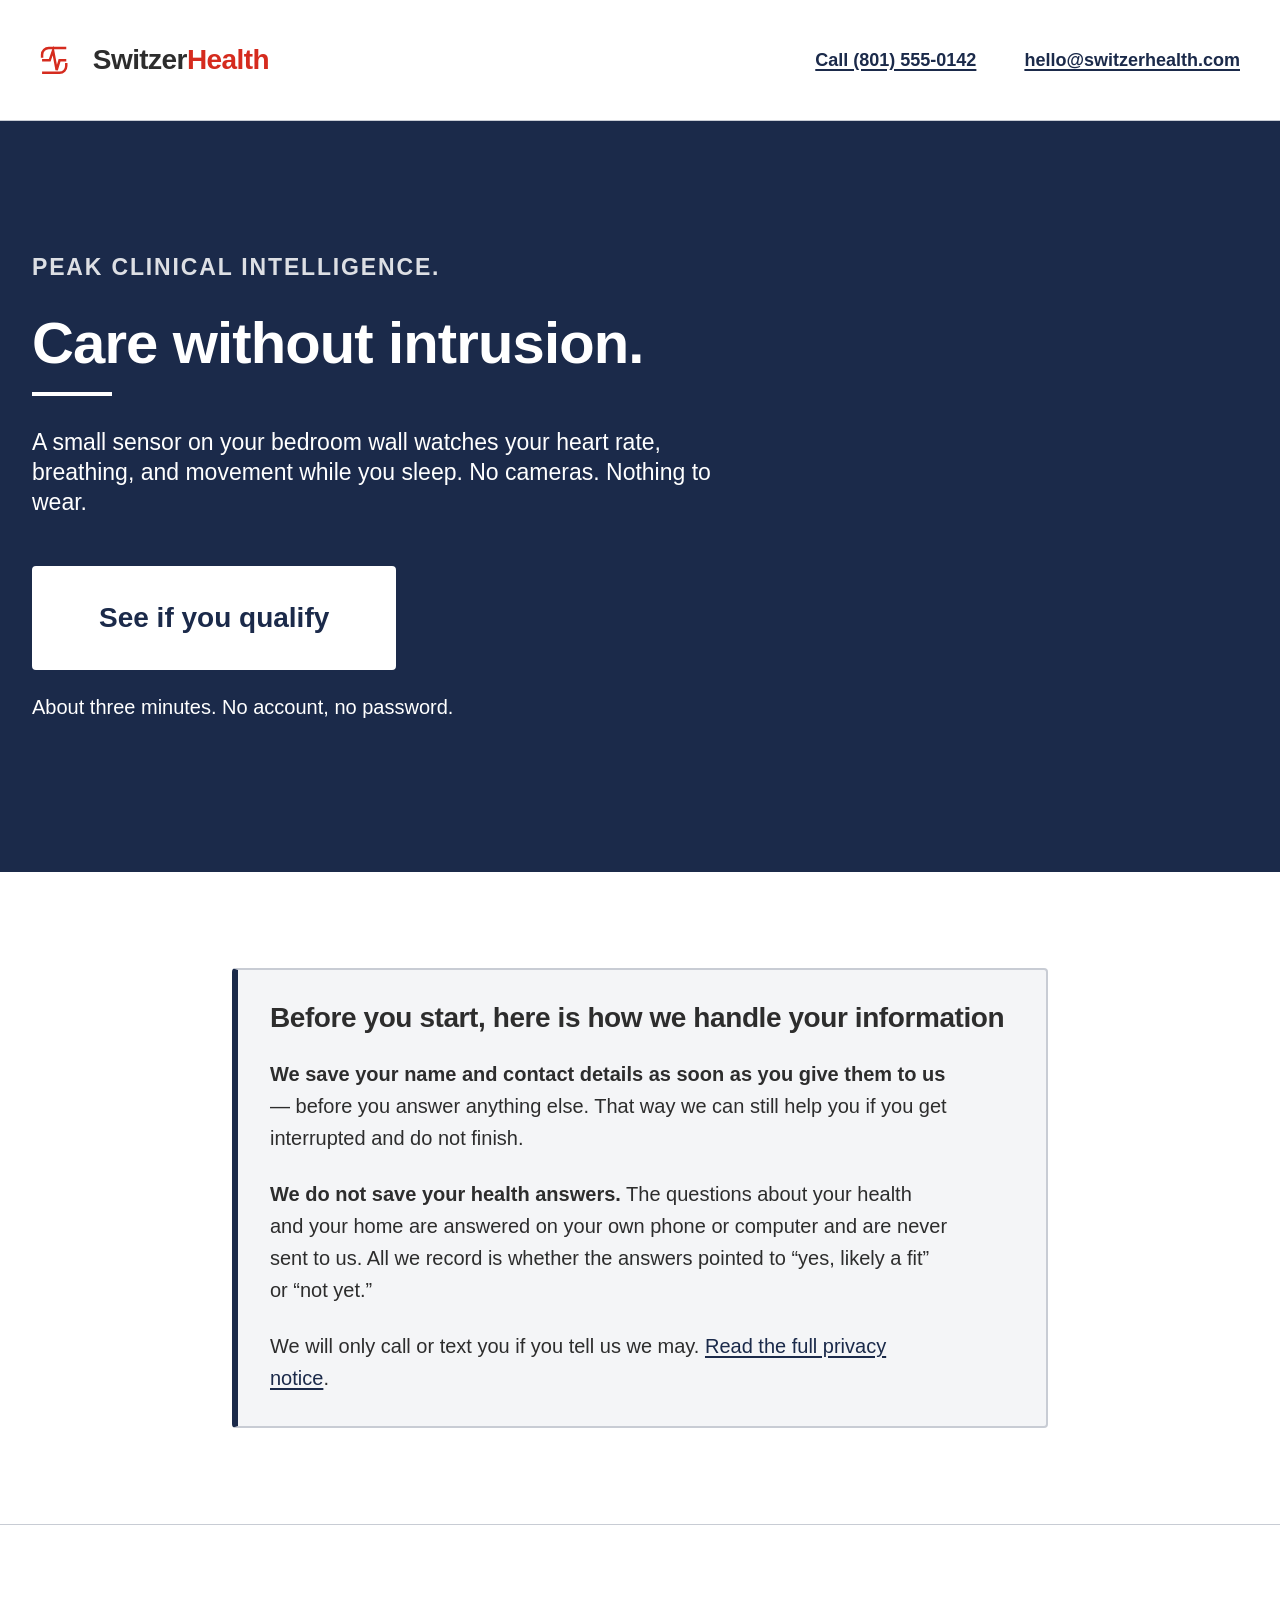
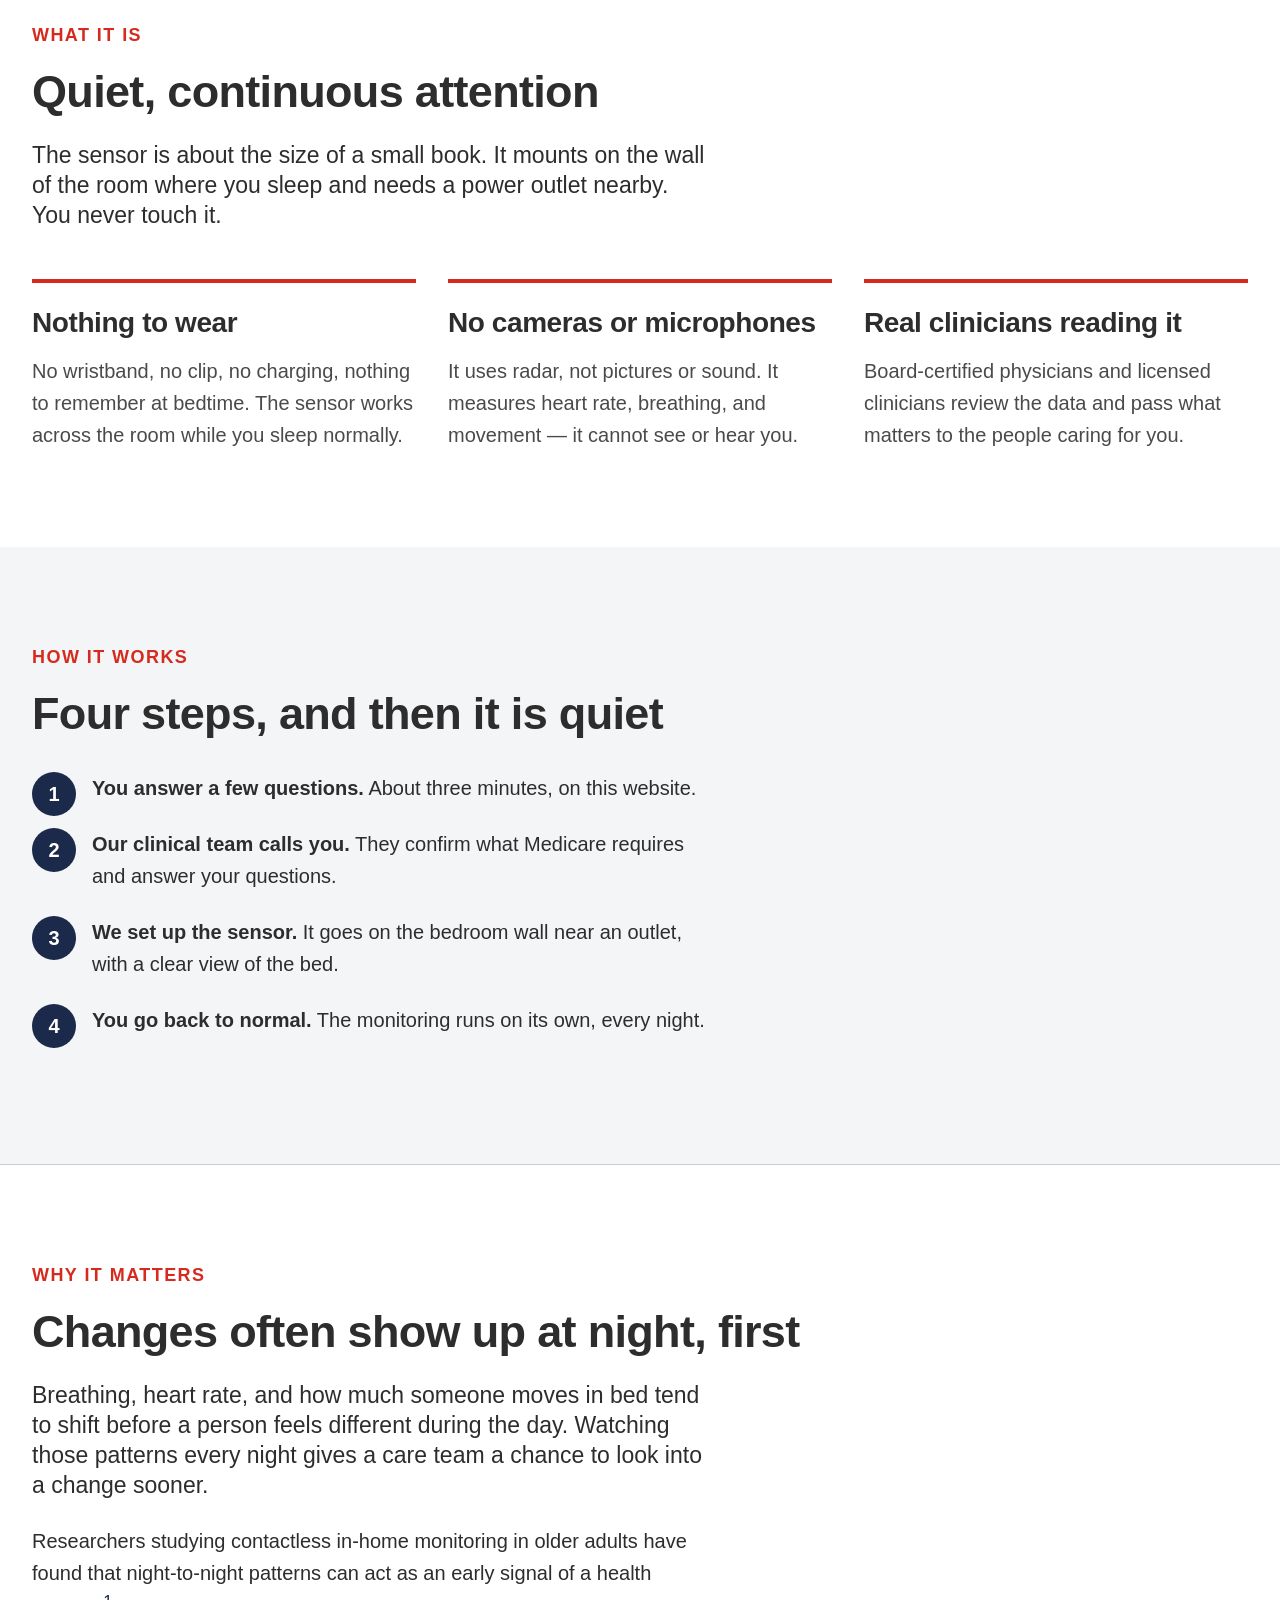
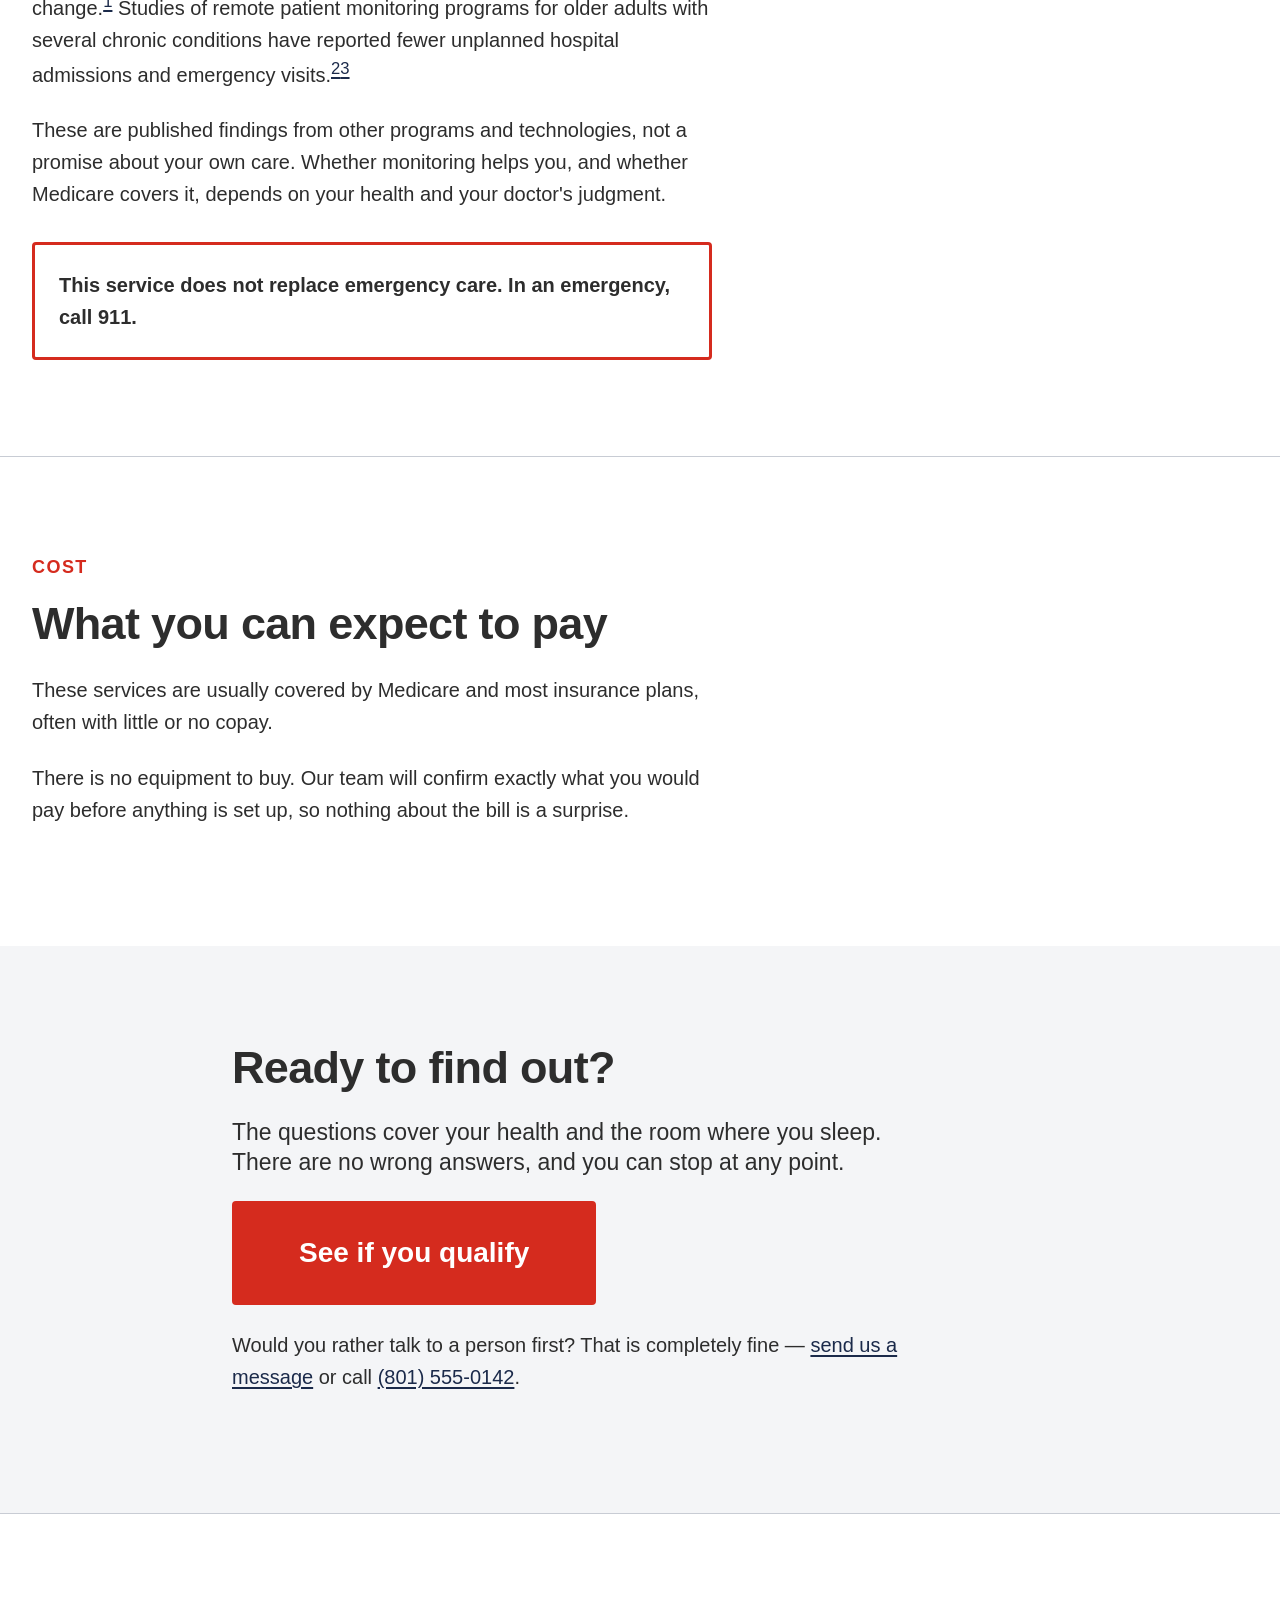
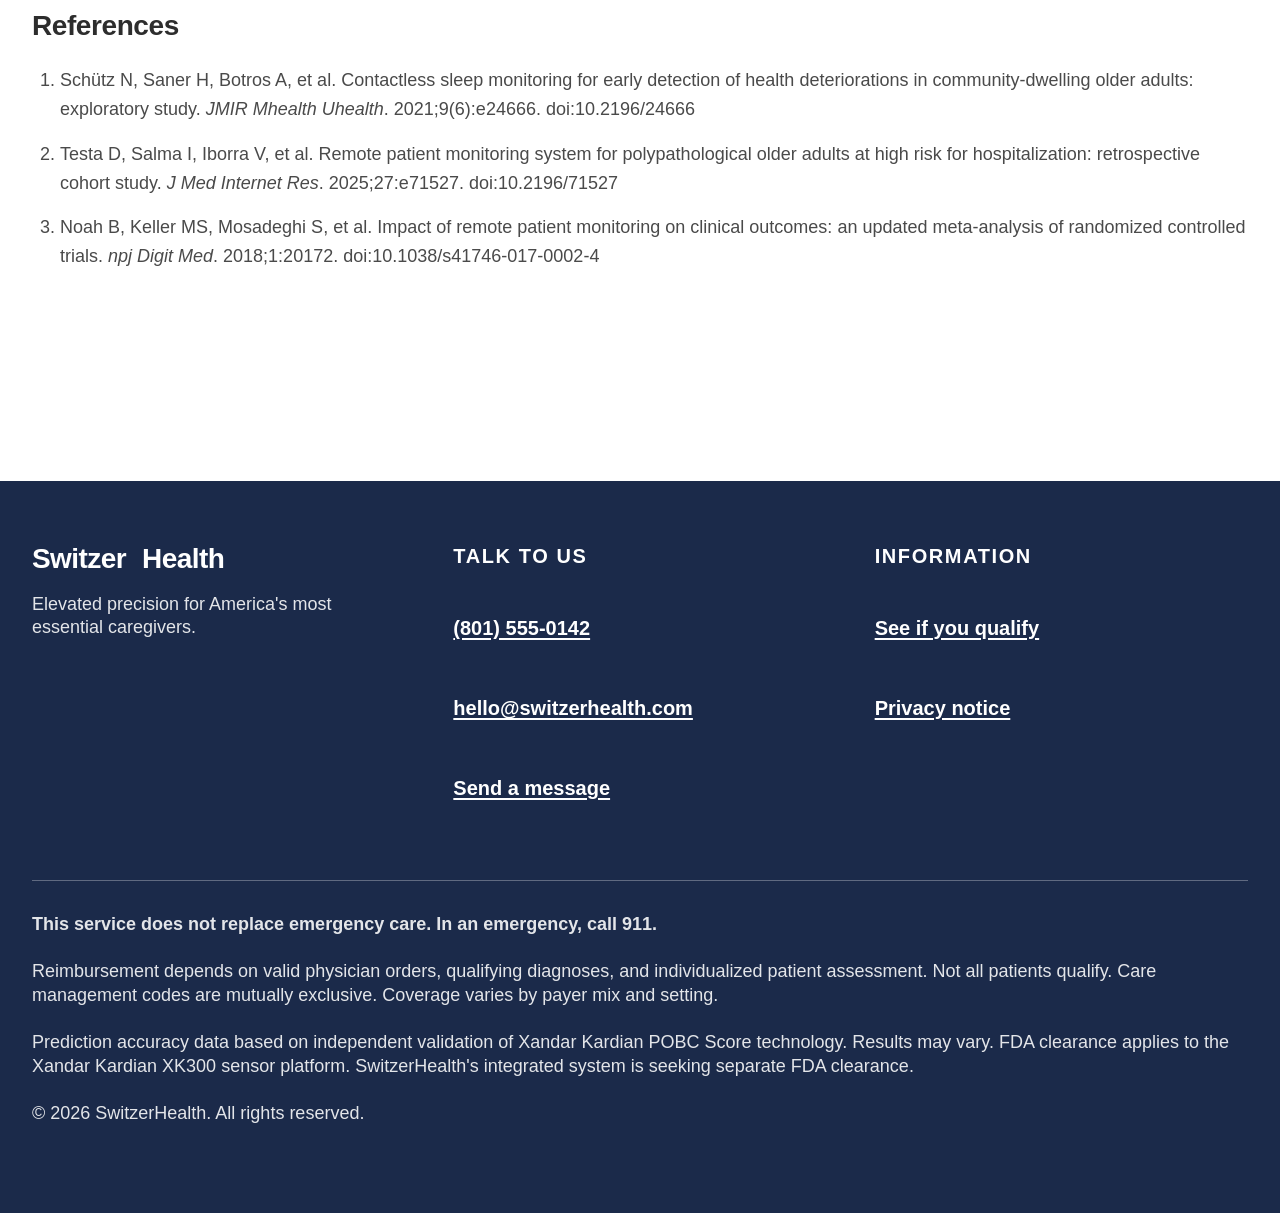
==== commit 939b82f4: "Reframe the cost section around the common case The previous copy led with "about 20% after your ded" ====
--- a/index.html
+++ b/index.html
@@ -158,13 +158,12 @@
       <p class="section__eyebrow">Cost</p>
       <h2>What you can expect to pay</h2>
       <p class="measure">
-        Remote patient monitoring is billed to Medicare Part B. Most people pay
-        the usual Part B share &mdash; about 20% after your deductible &mdash; unless you have
-        supplemental coverage or a plan that covers it differently.
-      </p>
-      <p class="measure">
-        There is no equipment to buy. Our team will go over your specific costs on the
-        phone before anything is set up, so nothing about the bill is a surprise.
+        These services are usually covered by Medicare and most insurance plans, often
+        with little or no copay.
+      </p>
+      <p class="measure">
+        There is no equipment to buy. Our team will confirm exactly what you would pay
+        before anything is set up, so nothing about the bill is a surprise.
       </p>
     </div>
   </section>
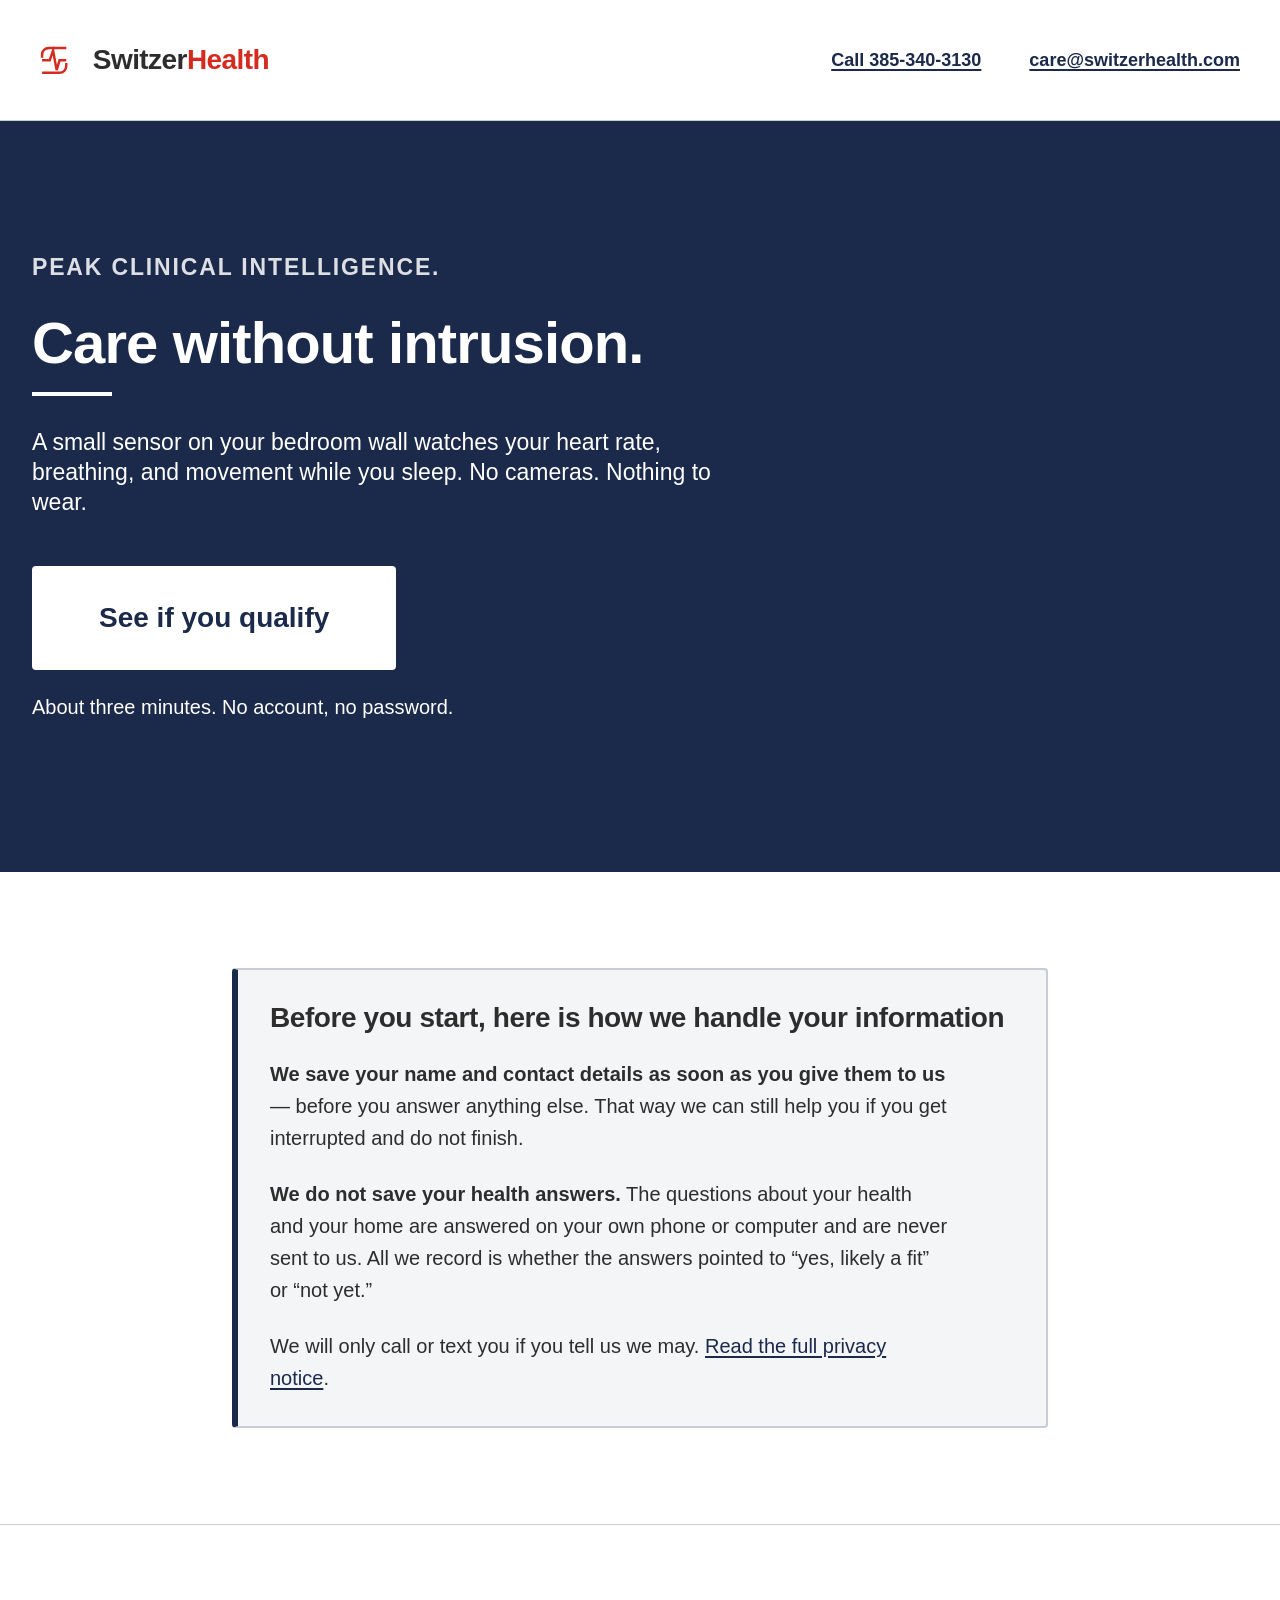
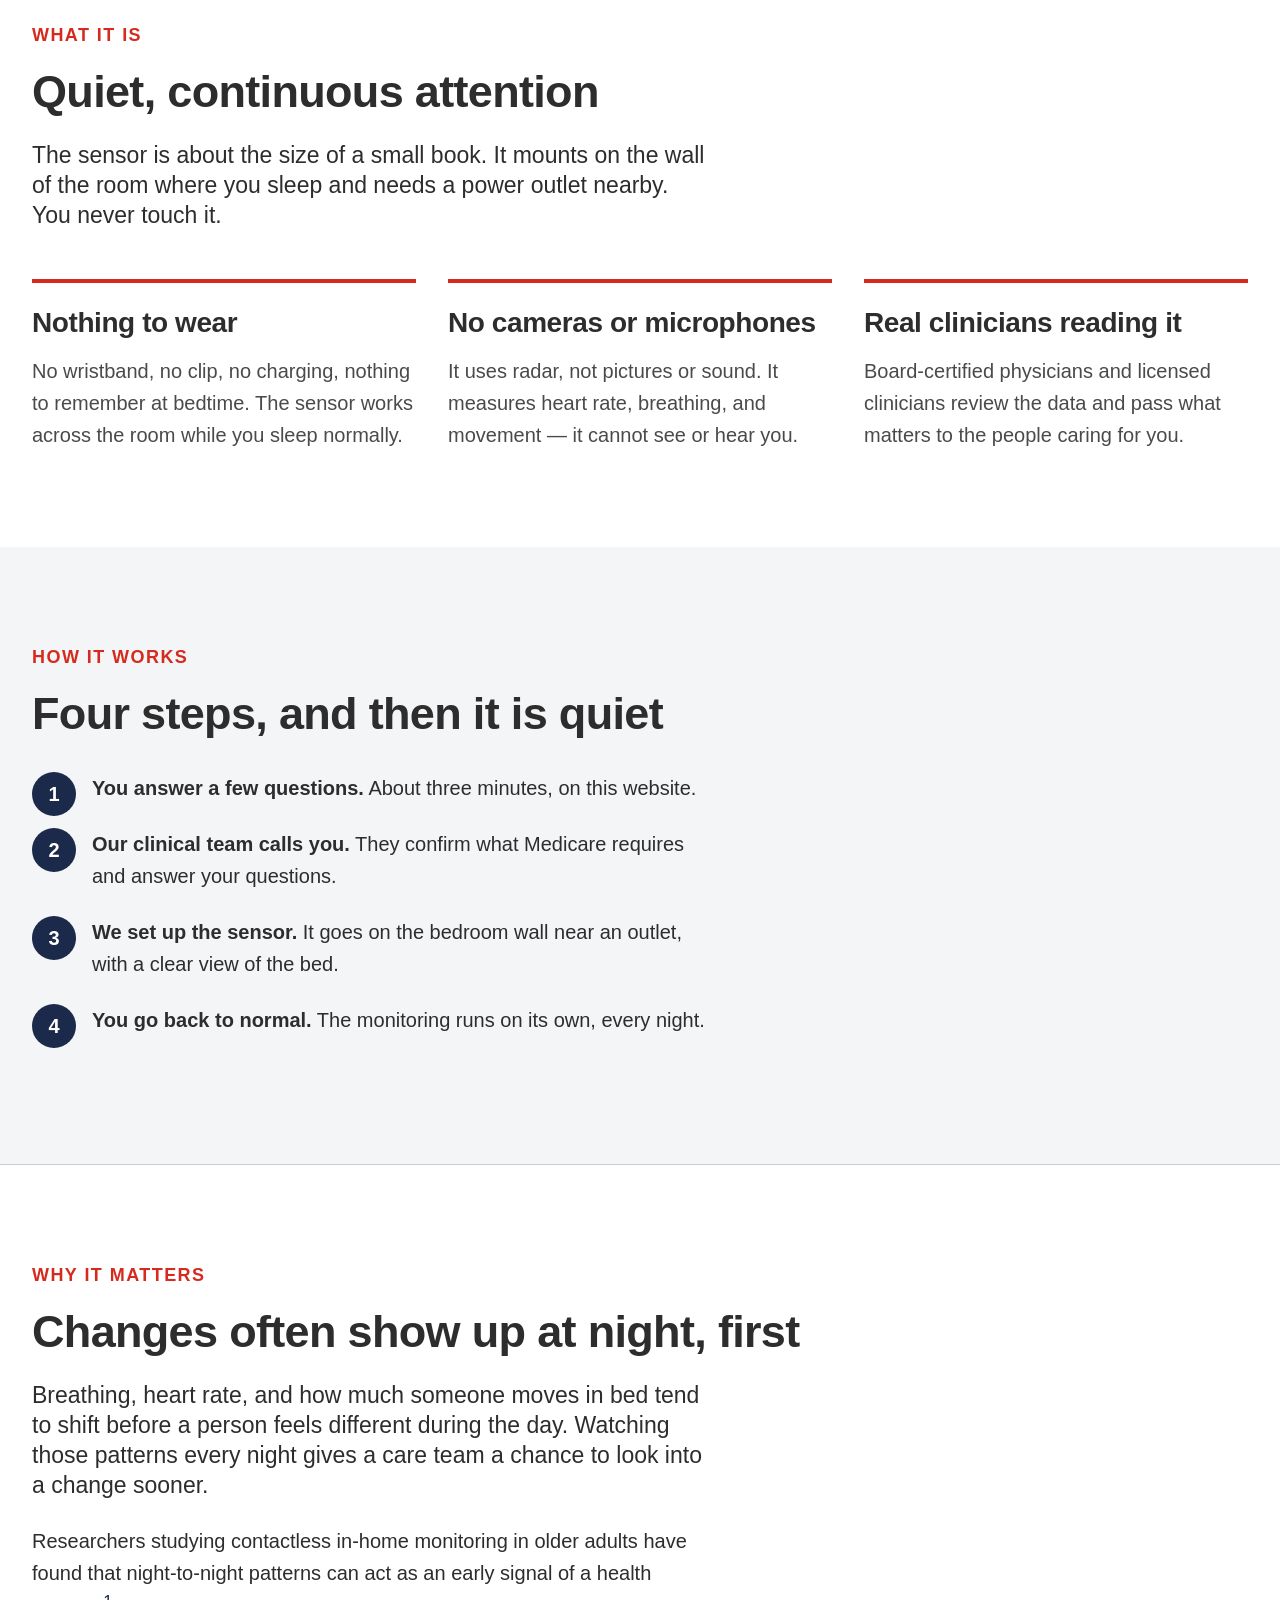
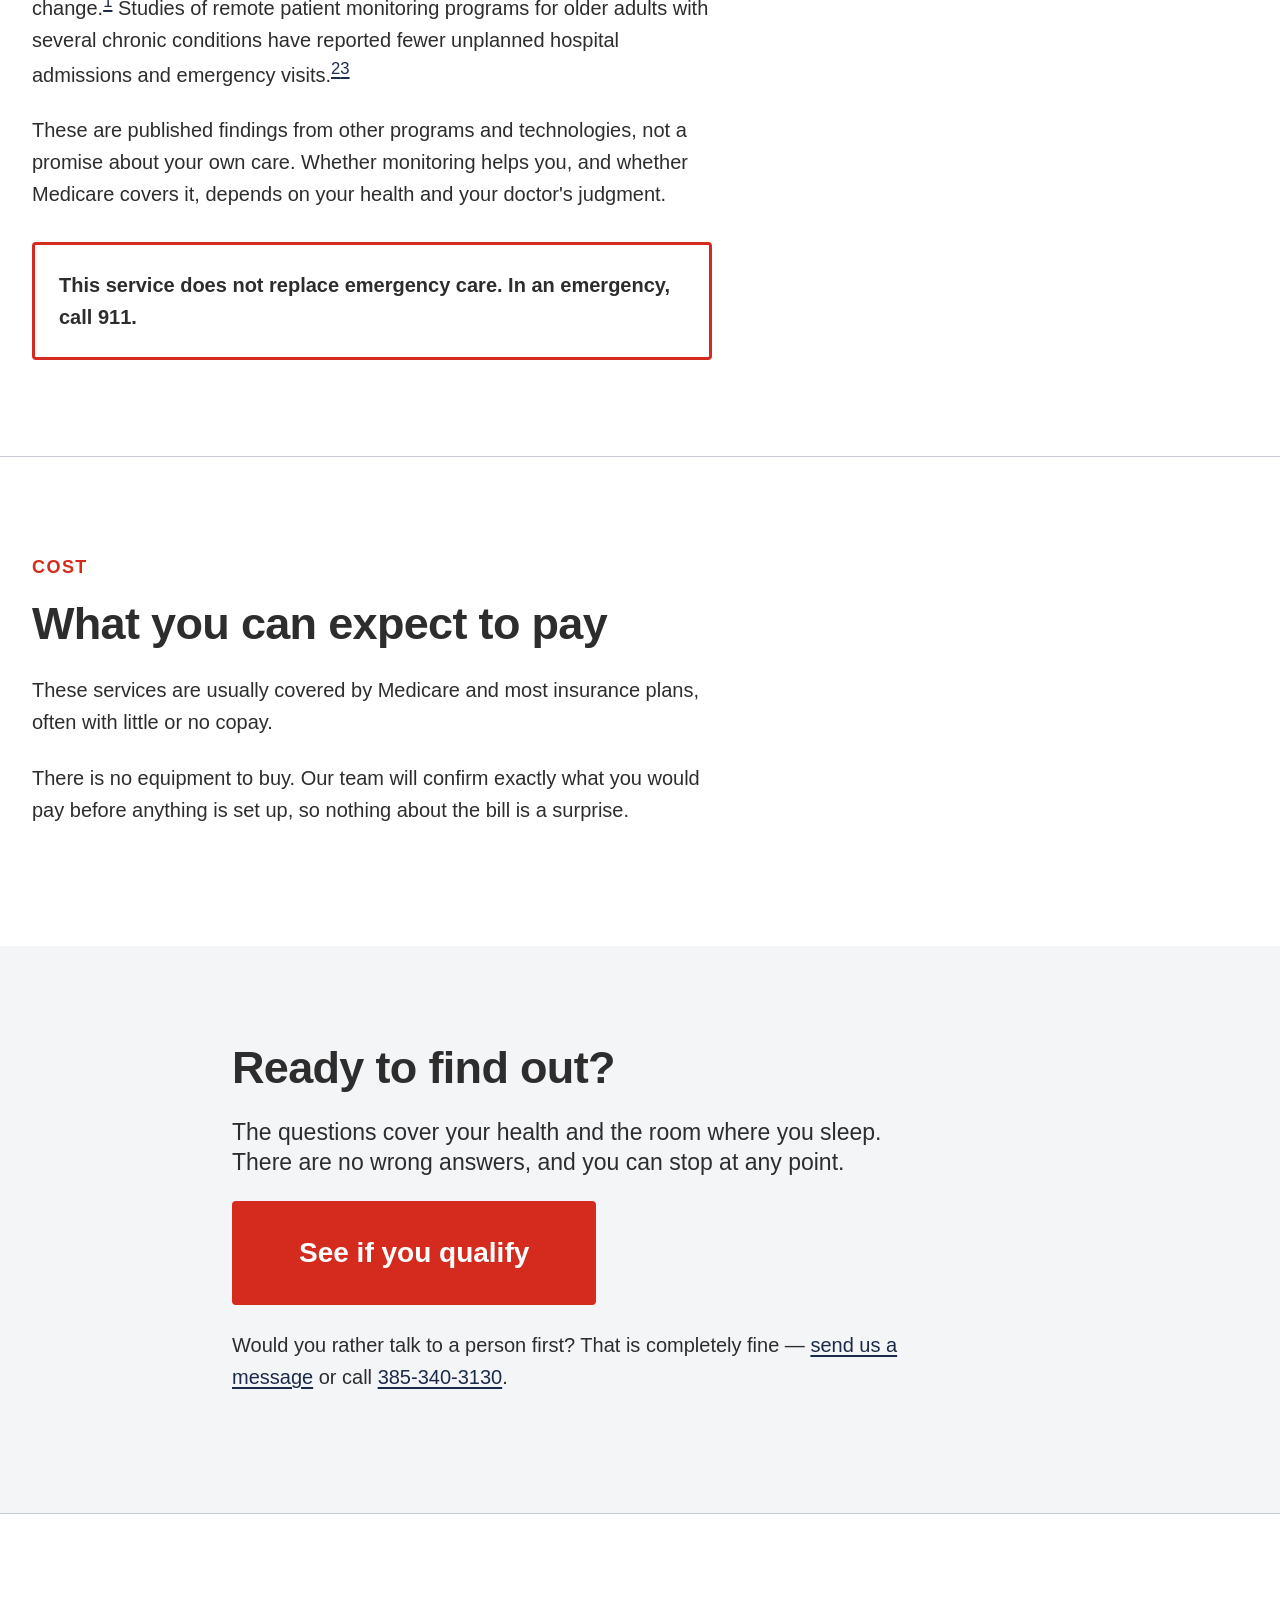
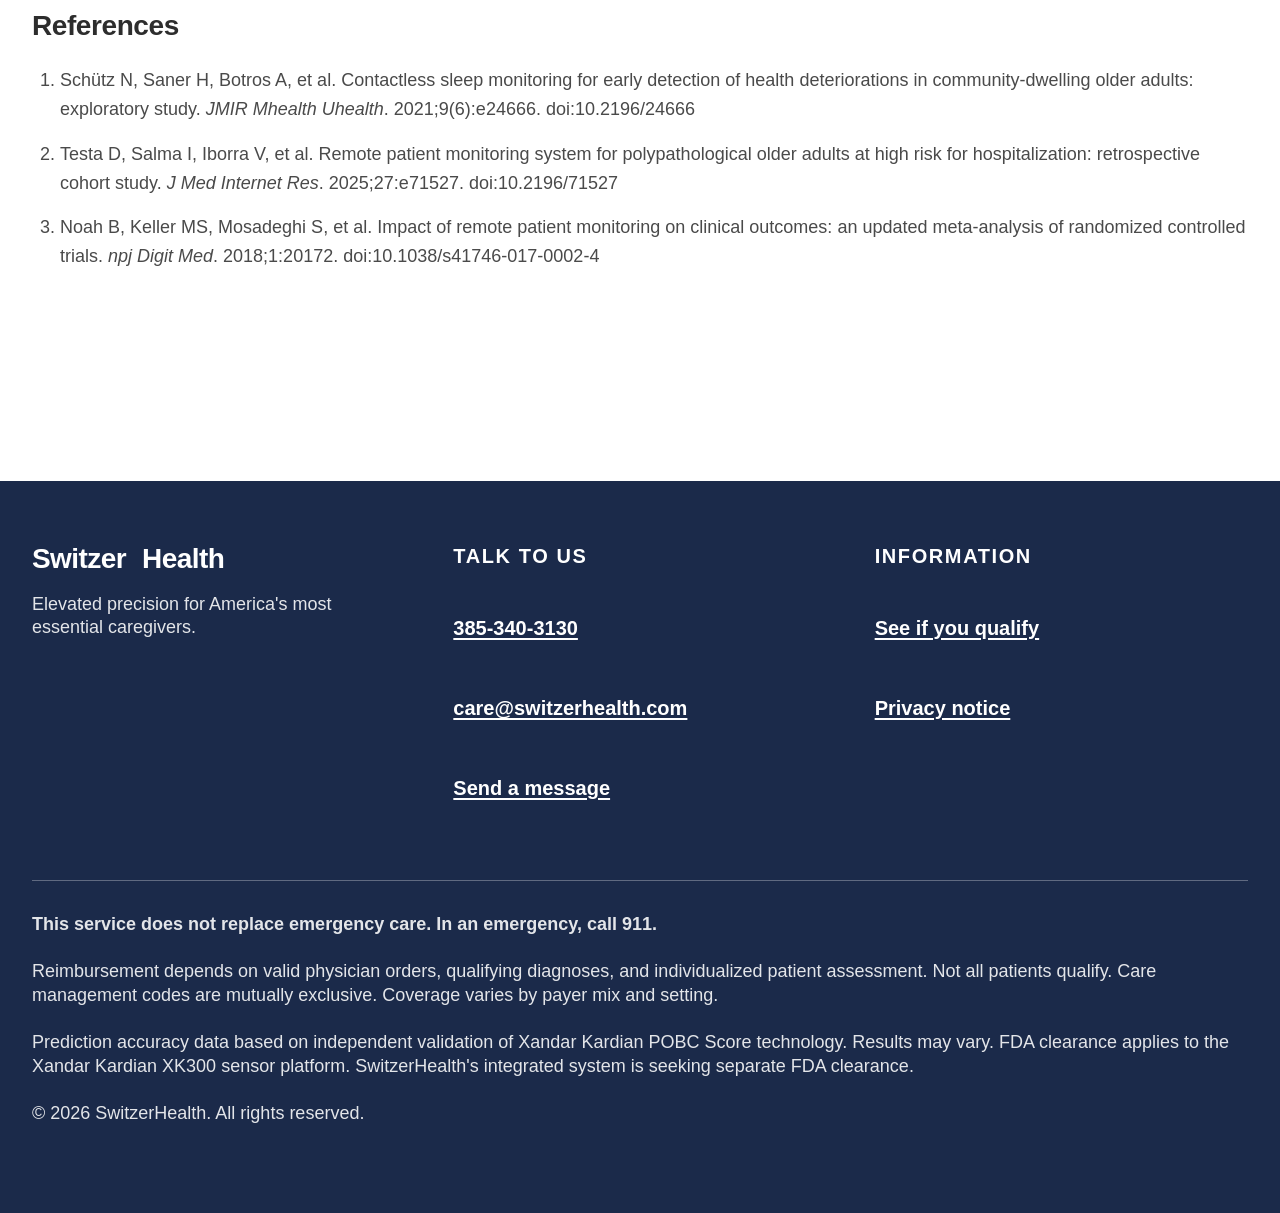
==== commit ecc744d5: "Use the real phone number, inbox, and subdomain Replaces the placeholders throughout: 385-340-3130 (" ====
--- a/index.html
+++ b/index.html
@@ -24,10 +24,9 @@
       </svg>
       <span><span class="wordmark__switzer">Switzer</span><span class="wordmark__health">Health</span></span>
     </a>
-    <!-- TODO: confirm the real phone number and inbox before launch. -->
     <div class="site-header__contact">
-      <a href="tel:+18015550142">Call (801) 555-0142</a>
-      <a href="mailto:hello@switzerhealth.com">hello@switzerhealth.com</a>
+      <a href="tel:+13853403130">Call 385-340-3130</a>
+      <a href="mailto:care@switzerhealth.com">care@switzerhealth.com</a>
     </div>
   </div>
 </header>
@@ -181,7 +180,7 @@
       <p>
         Would you rather talk to a person first? That is completely fine &mdash;
         <a href="/contact.html">send us a message</a> or call
-        <a href="tel:+18015550142">(801) 555-0142</a>.
+        <a href="tel:+13853403130">385-340-3130</a>.
       </p>
     </div>
   </section>
@@ -234,8 +233,8 @@
       <div>
         <h3>Talk to us</h3>
         <ul>
-          <li><a href="tel:+18015550142">(801) 555-0142</a></li>
-          <li><a href="mailto:hello@switzerhealth.com">hello@switzerhealth.com</a></li>
+          <li><a href="tel:+13853403130">385-340-3130</a></li>
+          <li><a href="mailto:care@switzerhealth.com">care@switzerhealth.com</a></li>
           <li><a href="/contact.html">Send a message</a></li>
         </ul>
       </div>
